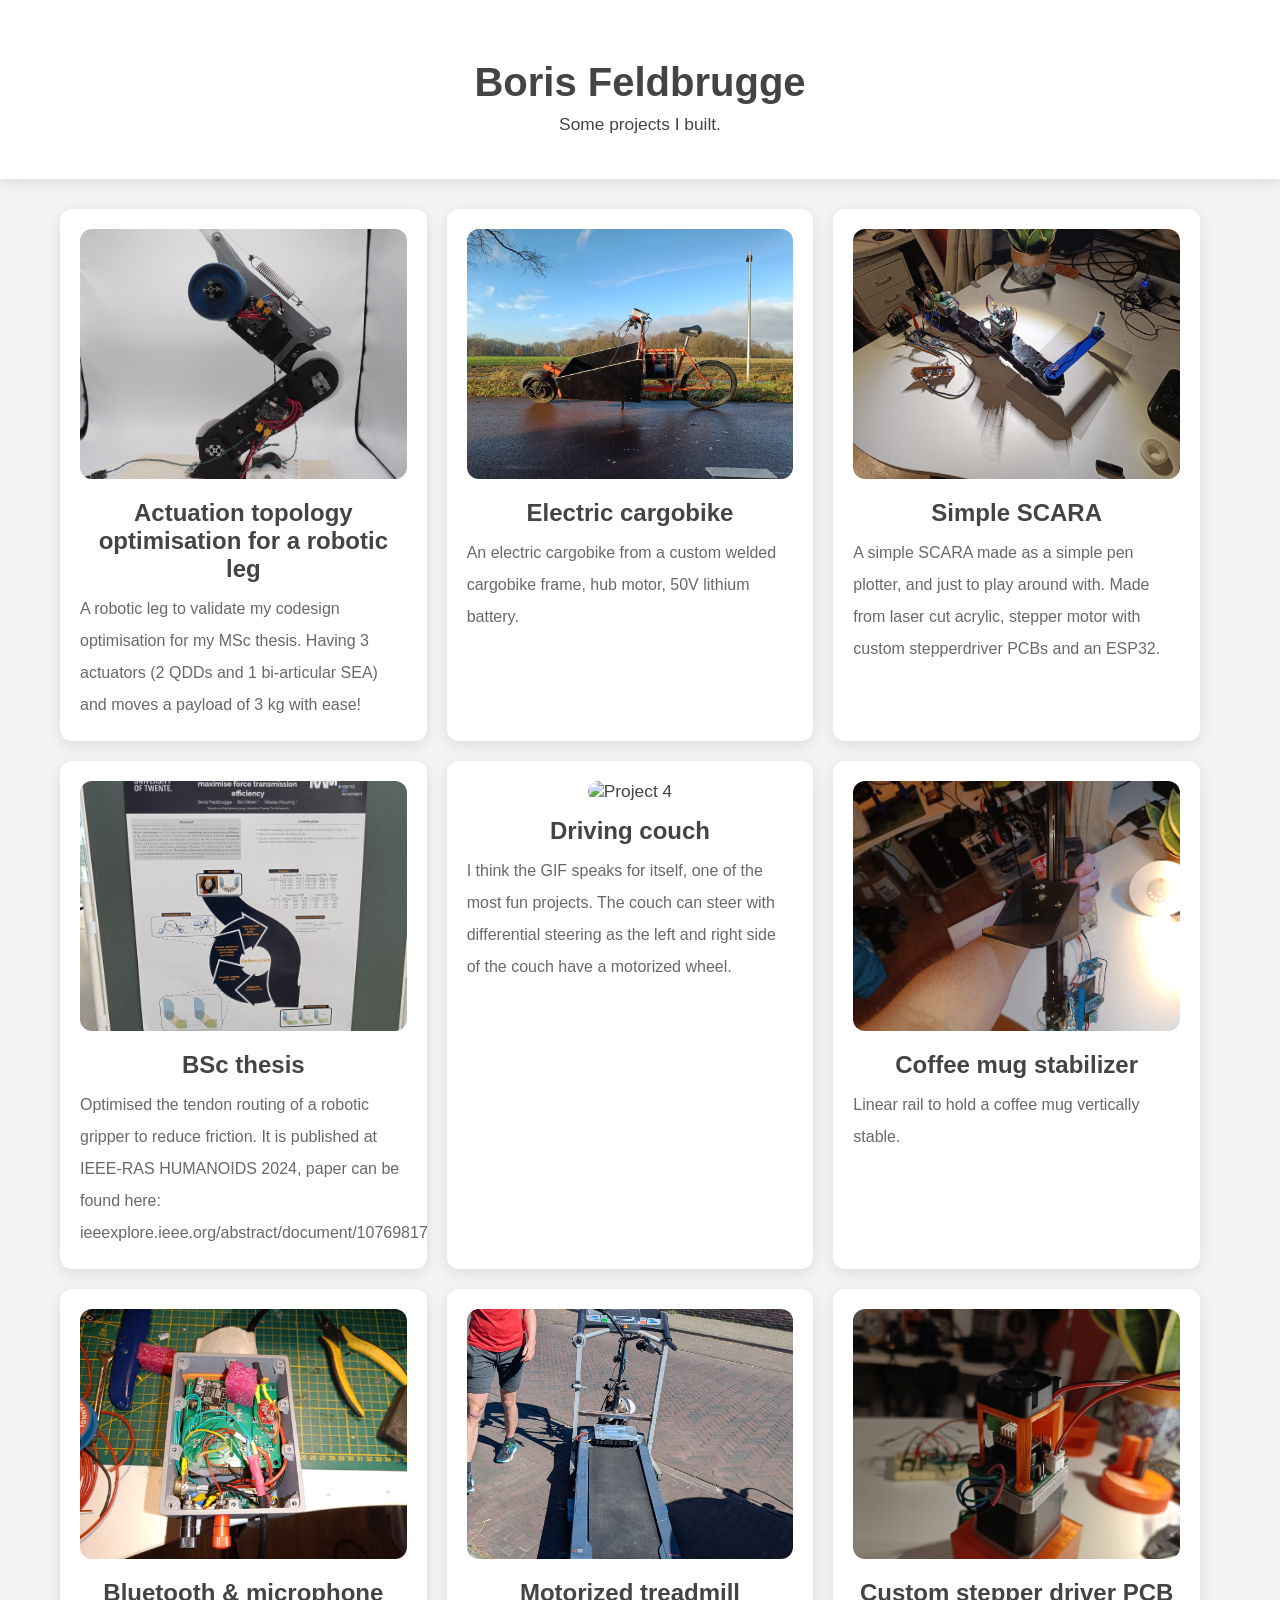
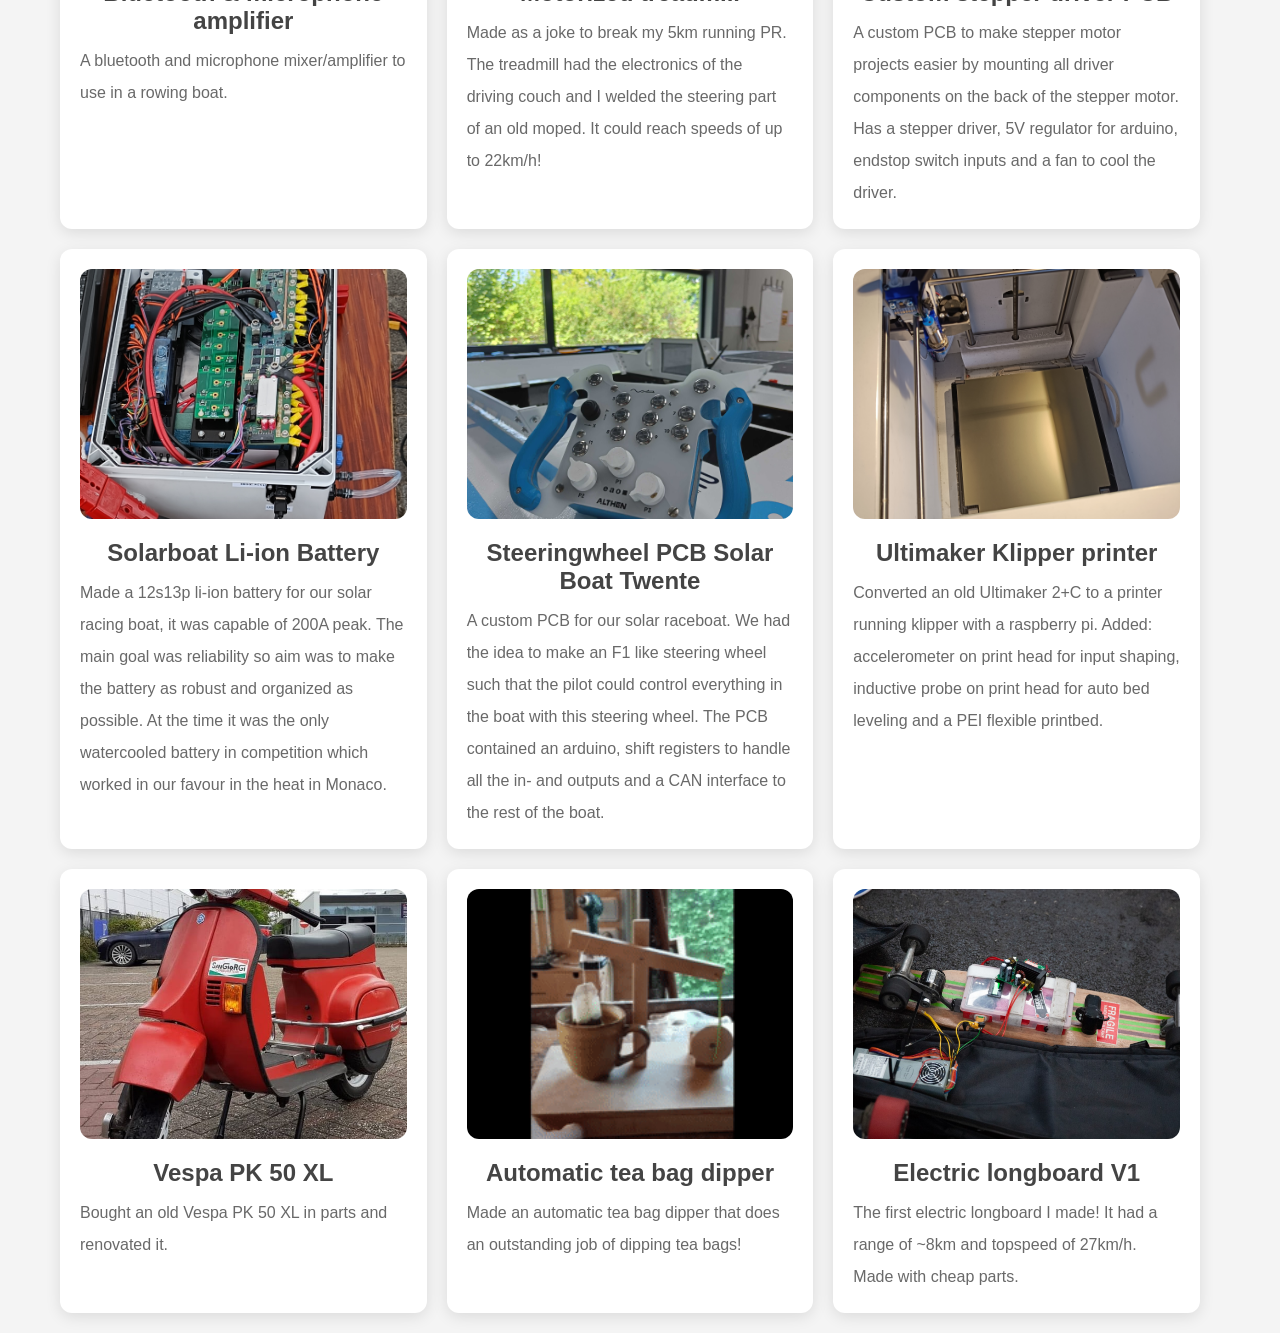
==== index.html @ 90f5b9ee "Changed robotic leg title" ====
<!-- index.html -->
 <!-- Boris Feldbrugge 2026 -->
<!DOCTYPE html>
<html>

<head>
    <meta name="viewport" content="width=device-width, initial-scale=1.0">
    <link rel="stylesheet" href="style.css">
    <title>Boris Feldbrugge - Portfolio</title>
</head>

<body>

    <div class="banner">
        <div class="banner-content">
            <h1 id="name">Boris Feldbrugge</h1>
            <p>Some projects I built.</p>
        </div>
    </div>

    <div class="portfolio-container">
        <div class="portfolio-grid">

            <div class="item">
                <!-- <a href="#"> -->
                <img src="images/Codesign_thesis/P5040586.JPG" alt="Project 0">
                <!-- </a> -->
                <!-- <a href="#"> -->
                <h3>Actuation topology optimisation for a robotic leg </h3>
                <!-- </a> -->
                <p> A robotic leg to validate my codesign optimisation for my MSc thesis. Having 3 actuators (2 QDDs and 1 bi-articular SEA) and moves a payload of 3 kg with ease!</p>
            </div>

            <div class="item">
                <a href="Cargobike.html">
                    <img src="images/Bakfiets/Sideview.jpeg" alt="Project 1">
                </a>
                <a href="Cargobike.html">
                    <h3>Electric cargobike</h3>
                </a>
                <p>An electric cargobike from a custom welded cargobike frame, hub motor, 50V lithium battery.</p>
            </div>


            <div class="item">
                <!-- <a href="#"> -->
                <img src="images/Acrylic_robotarm/SCARA.jpeg" alt="Project 2">
                <!-- </a> -->
                <!-- <a href="#"> -->
                <h3>Simple SCARA</h3>
                <!-- </a> -->
                <p> A simple SCARA made as a simple pen plotter, and just to play around with. Made from laser cut acrylic, stepper motor with custom stepperdriver PCBs and an ESP32.</p>
            </div>

            <div class="item">
                <!-- <a href="#"> -->
                <img src="images/bsc_thesis/Bsc_conference_poster.jpg" alt="Project 3">
                <!-- </a> -->
                <!-- <a href="#"> -->
                <h3>BSc thesis</h3>
                <!-- </a> -->
                <p> Optimised the tendon routing of a robotic gripper to reduce friction. It is published at IEEE-RAS HUMANOIDS 2024, paper can be found here: ieeexplore.ieee.org/abstract/document/10769817</p>
            </div>

            <div class="item">
                <!-- <a href="#"> -->
                <img src="images/Rijdende_bank/Rijdende_bank_lang.gif" alt="Project 4">
                <!-- </a> -->
                <!-- <a href="#"> -->
                <h3>Driving couch</h3>
                <!-- </a> -->
                <p> I think the GIF speaks for itself, one of the most fun projects. The couch can steer with differential steering as the left and right side of the couch have a motorized wheel.</p>
            </div>

            <div class="item">
                <!-- <a href="#"> -->
                    <img src="images/Koffiemok_rail/IMG20250529225142.jpg" alt="Project 3">
                <!-- </a> -->
                <!-- <a href="#"> -->
                    <h3>Coffee mug stabilizer</h3>
                <!-- </a> -->
                <p>Linear rail to hold a coffee mug vertically stable.</p>
            </div>

            <div class="item">
                <!-- <a href="#"> -->
                    <img src="images/Bluetooth_coxbox/IMG20250531221737.jpg" alt="Project 4">
                <!-- </a> -->
                <!-- <a href="#"> -->
                    <h3>Bluetooth & microphone amplifier</h3>
                <!-- </a> -->
                <p>A bluetooth and microphone mixer/amplifier to use in a rowing boat. </p>
            </div>

            <div class="item">
                <!-- <a href="#"> -->
                    <img src="images/Rijdende_hardloopband/PXL_20250407_130407211.jpg" alt="Project 5">
                <!-- </a> -->
                <!-- <a href="#"> -->
                    <h3>Motorized treadmill</h3>
                <!-- </a> -->
                <p>Made as a joke to break my 5km running PR. The treadmill had the electronics of the driving couch and I welded the steering part of an old moped. It could reach speeds of up to 22km/h! </p>
            </div>

            <div class="item">
                <!-- <a href="#"> -->
                    <img src="images/Stepperdriver_simple/AssembledwithFan.jpg" alt="Project 6">
                <!-- </a> -->
                <!-- <a href="#"> -->
                    <h3>Custom stepper driver PCB</h3>
                <!-- </a> -->
                <p>A custom PCB to make stepper motor projects easier by mounting all driver components on the back of the stepper motor. Has a stepper driver, 5V regulator for arduino, endstop switch inputs and a fan to cool the driver. </p>
            </div>

            <div class="item">
                <!-- <a href="#"> -->
                    <img src="images/SBT_BATTERY/Battery_open.png" alt="Project 6">
                <!-- </a> -->
                <!-- <a href="#"> -->
                    <h3>Solarboat Li-ion Battery</h3>
                <!-- </a> -->
                <p> Made a 12s13p li-ion battery for our solar racing boat, it was capable of 200A peak. The main goal was reliability so aim was to make the battery as robust and organized as possible. At the time it was the only watercooled battery in competition which worked in our favour in the heat in Monaco. </p>
            </div>

            <div class="item">
                <!-- <a href="#"> -->
                    <img src="images/SBT_Steeringwheel_PCB/IMG20220623121349.jpg" alt="Project 6">
                <!-- </a> -->
                <!-- <a href="#"> -->
                    <h3>Steeringwheel PCB Solar Boat Twente</h3>
                <!-- </a> -->
                <p>A custom PCB for our solar raceboat. We had the idea to make an F1 like steering wheel such that the pilot could control everything in the boat with this steering wheel. The PCB contained an arduino, shift registers to handle all the in- and outputs and a CAN interface to the rest of the boat.</p>
            </div>

            <div class="item">
                <!-- <a href="#"> -->
                    <img src="images/UM2_klipper/IMG20260208152428.jpg" alt="Project 6">
                <!-- </a> -->
                <!-- <a href="#"> -->
                    <h3>Ultimaker Klipper printer</h3>
                <!-- </a> -->
                <p>Converted an old Ultimaker 2+C to a printer running klipper with a raspberry pi. Added: accelerometer on print head for input shaping, inductive probe on print head for auto bed leveling and a PEI flexible printbed.</p>
            </div>

            <div class="item">
                <!-- <a href="#"> -->
                    <img src="images/Vespa/Vespa_finished.jpeg" alt="Project 7">
                <!-- </a> -->
                <!-- <a href="#"> -->
                    <h3>Vespa PK 50 XL</h3>
                <!-- </a> -->
                <p> Bought an old Vespa PK 50 XL in parts and renovated it.</p>
            </div>

            <div class="item">
                <!-- <a href="#"> -->
                    <img src="images/Theezakdipper/Theezakdipper.gif" alt="Project 8">
                <!-- </a> -->
                <!-- <a href="#"> -->
                    <h3>Automatic tea bag dipper</h3>
                <!-- </a> -->
                <p>Made an automatic tea bag dipper that does an outstanding job of dipping tea bags! </p>
            </div>

            <div class="item">
                <!-- <a href="#"> -->
                    <img src="images/Electric_longboard_v1/IMG_1135.jpg" alt="Project 9">
                <!-- </a> -->
                <!-- <a href="#"> -->
                    <h3>Electric longboard V1</h3>
                <!-- </a> -->
                <p>The first electric longboard I made! It had a range of ~8km and topspeed of 27km/h. Made with cheap parts.</p>
            </div>

        </div>
    </div>

</body>

</html>
---- style.css ----
/* style.css */
* {
    margin: 0;
    padding: 0;
    box-sizing: border-box;
}

p {
    line-height: 1.7em; 
}

.item p{
    line-height: 2em; 
}

body {
    font-family: "Open Sans", sans-serif;
    font-weight: 300;
    font-size: 13pt;
    background-color: #f4f4f4;
    padding: 0 20px 20px 20px;
    color: rgb(68, 68, 68);
}

/* Banner Section for both Index and Project */
.banner {
    background-color: white;
    padding: 40px 20px;
    text-align: center;
    box-shadow: 0 4px 15px rgba(0, 0, 0, 0.1);
    margin-bottom: 10px;
    width: 100vw;
    margin-left: calc(-50vw + 50%);
    margin-top: 0;
    position: static;
    top: 0;
    left: 0;
}

.banner-content {
    max-width: 1200px;
    margin: 0 auto;
    text-align: center;
    position: relative;
    padding-top: 20px;
}

.back-button {
    position: absolute;
    left: 10px;
    top: 0px;
    text-decoration: none;
    font-size: 1rem;
    color: rgb(68, 68, 68);
    font-weight: 300;
}

.banner h1 {
    font-size: 2rem;
    margin-bottom: 5px;
    font-weight: 800;
}

#name {
    font-size: 2.5rem;
}

/* Year Indication on Project Page */
.banner .year {
    font-size: 1rem;
    color: rgb(68, 68, 68);
    opacity: 0.6;
    margin-top: 5px;
}

/* Portfolio Grid Container (Index Page) */
.portfolio-container {
    max-width: 1200px;
    margin: 0 auto;
    padding: 0 20px;
    padding-top: 20px;


}

/* Portfolio Grid (Index Page) */
.portfolio-grid {
    display: flex;
    flex-wrap: wrap;
    gap: 20px;
    justify-items: start;
}

.item {
    background-color: white;
    padding: 20px;
    border-radius: 12px;
    box-shadow: 0 4px 15px rgba(0, 0, 0, 0.1);
    flex: 1 1 calc(33.333% - 20px);
    max-width: calc(33.333% - 20px); /* Prevents it from growing too large */
    min-width: 350px;
    text-align: center;
    transition: all 0.15s ease-in-out;
}


.item:hover {
    transform: translateY(-5px);
    box-shadow: 0 10px 25px rgba(0, 0, 0, 0.15);
}

.item img {
    width: 100%;
    border-radius: 12px;
    margin-bottom: 15px;

    object-fit: cover;
    height: 250px;
    /* Ensures images are cropped to the same height */
}

.item h3 {
    font-size: 1.5rem;
    margin-bottom: 10px;
    font-weight: 800;
    color: rgb(68, 68, 68);
}

.item p {
    text-align: start;
    font-size: 1rem;
    opacity: 0.8;
    font-weight: 300;
}

.item a {
    text-decoration: none;
    color: black;
}

/* Project Container */
.project-container {
    max-width: 1000px;
    margin: 20px auto;
    padding: 0 20px;
}

/* Project Content */
.project-content {
    display: flex;
    flex-wrap: wrap;
    gap: 20px;
    align-items: center;
}

.project-content h2{
    margin-bottom: 7px;
}

/* Text and Image Flex */
.project-content .text {
    flex: 1 1 50%;
    font-weight: 300;

}

.project-content .text.left {
    order: 1
}

.project-content .text.right {
    order: 2
}

.project-content .image {
    flex: 1 1 45%;
}

.project-content img {
    width: 100%;
    max-width: 500px;
    border-radius: 12px;
    box-shadow: 0 4px 15px rgba(0, 0, 0, 0.1);
    object-fit: contain;
    order: 2;
}

.project-content .left {
    order: 1
}

.project-content .right {
    order: 2
}

/* Responsive */
@media screen and (max-width: 768px) {
    .project-content {
        flex-direction: column;
    }

    .project-content .image {
        flex: 1 1 100%;
    }

    .project-content img {
        max-width: 100%;
    }

    .project-content .left {
        order: 3;
    }

    .project-content .right {
        order: 3;
    }

    .portfolio-grid {
        flex-direction: column;
        gap: 15px;
    }

    .item {
        flex: 1 1 100%;
        max-width: 100%;
    }

    body {
        font-family: "Open Sans", sans-serif;
        font-weight: 300;
        font-size: 13pt;
        background-color: #f4f4f4;
        padding: 0;
        color: rgb(68, 68, 68);
    }


}
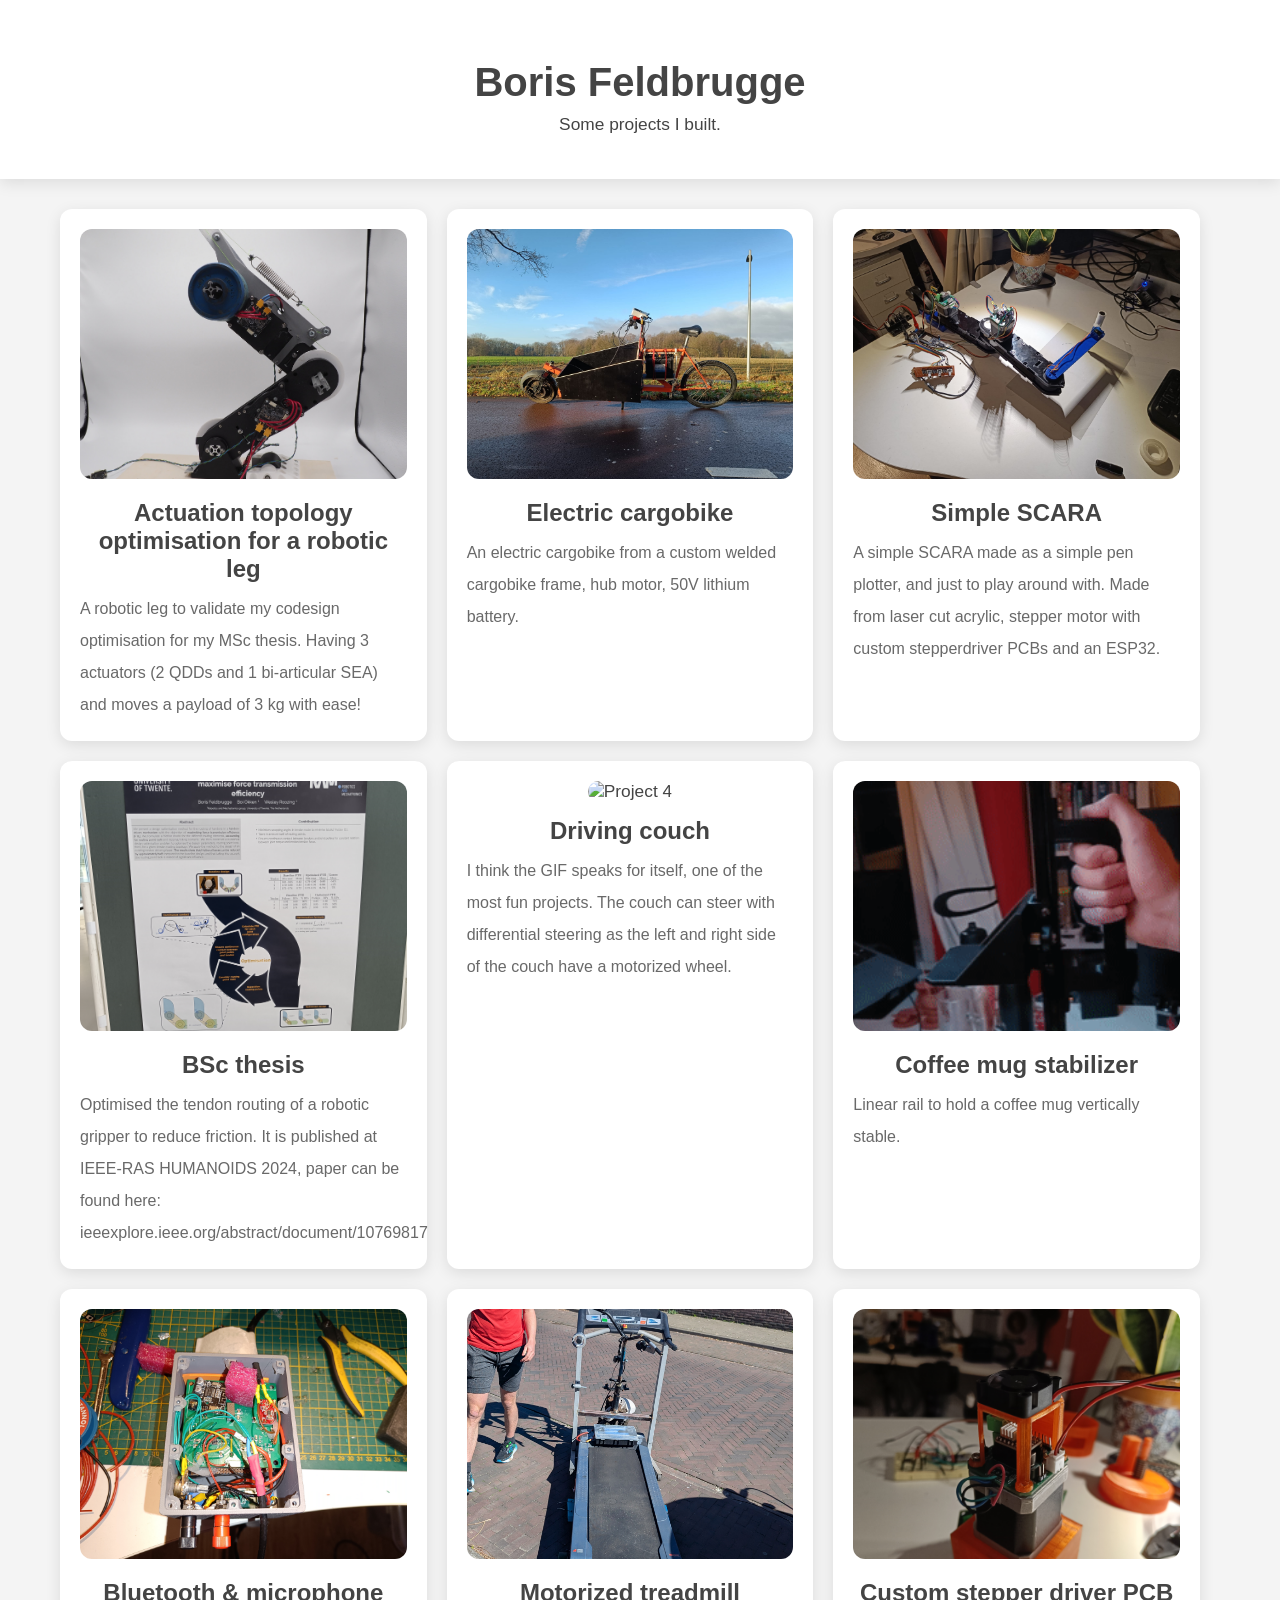
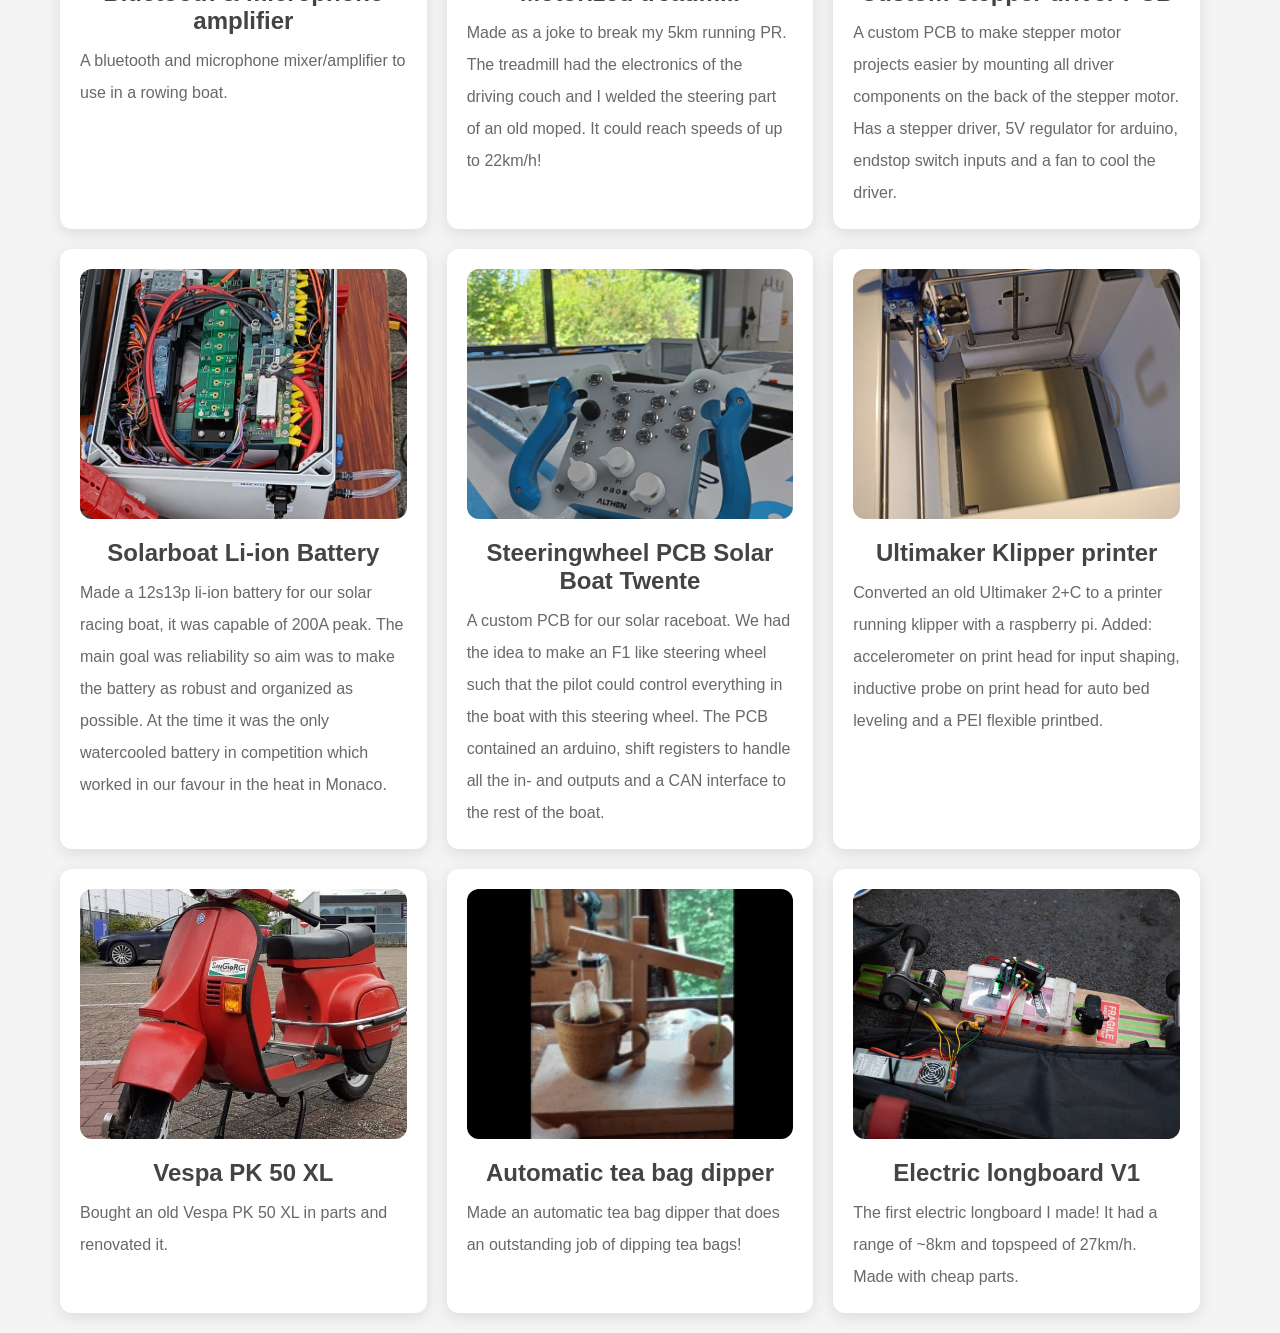
==== commit 8e37e0b4: "Added coffee stabilizer GIF" ====
--- a/index.html
+++ b/index.html
@@ -74,7 +74,7 @@
 
             <div class="item">
                 <!-- <a href="#"> -->
-                    <img src="images/Koffiemok_rail/IMG20250529225142.jpg" alt="Project 3">
+                    <img src="images/Koffiemok_rail/Coffee_stab_V1_2.gif" alt="Project 3">
                 <!-- </a> -->
                 <!-- <a href="#"> -->
                     <h3>Coffee mug stabilizer</h3>
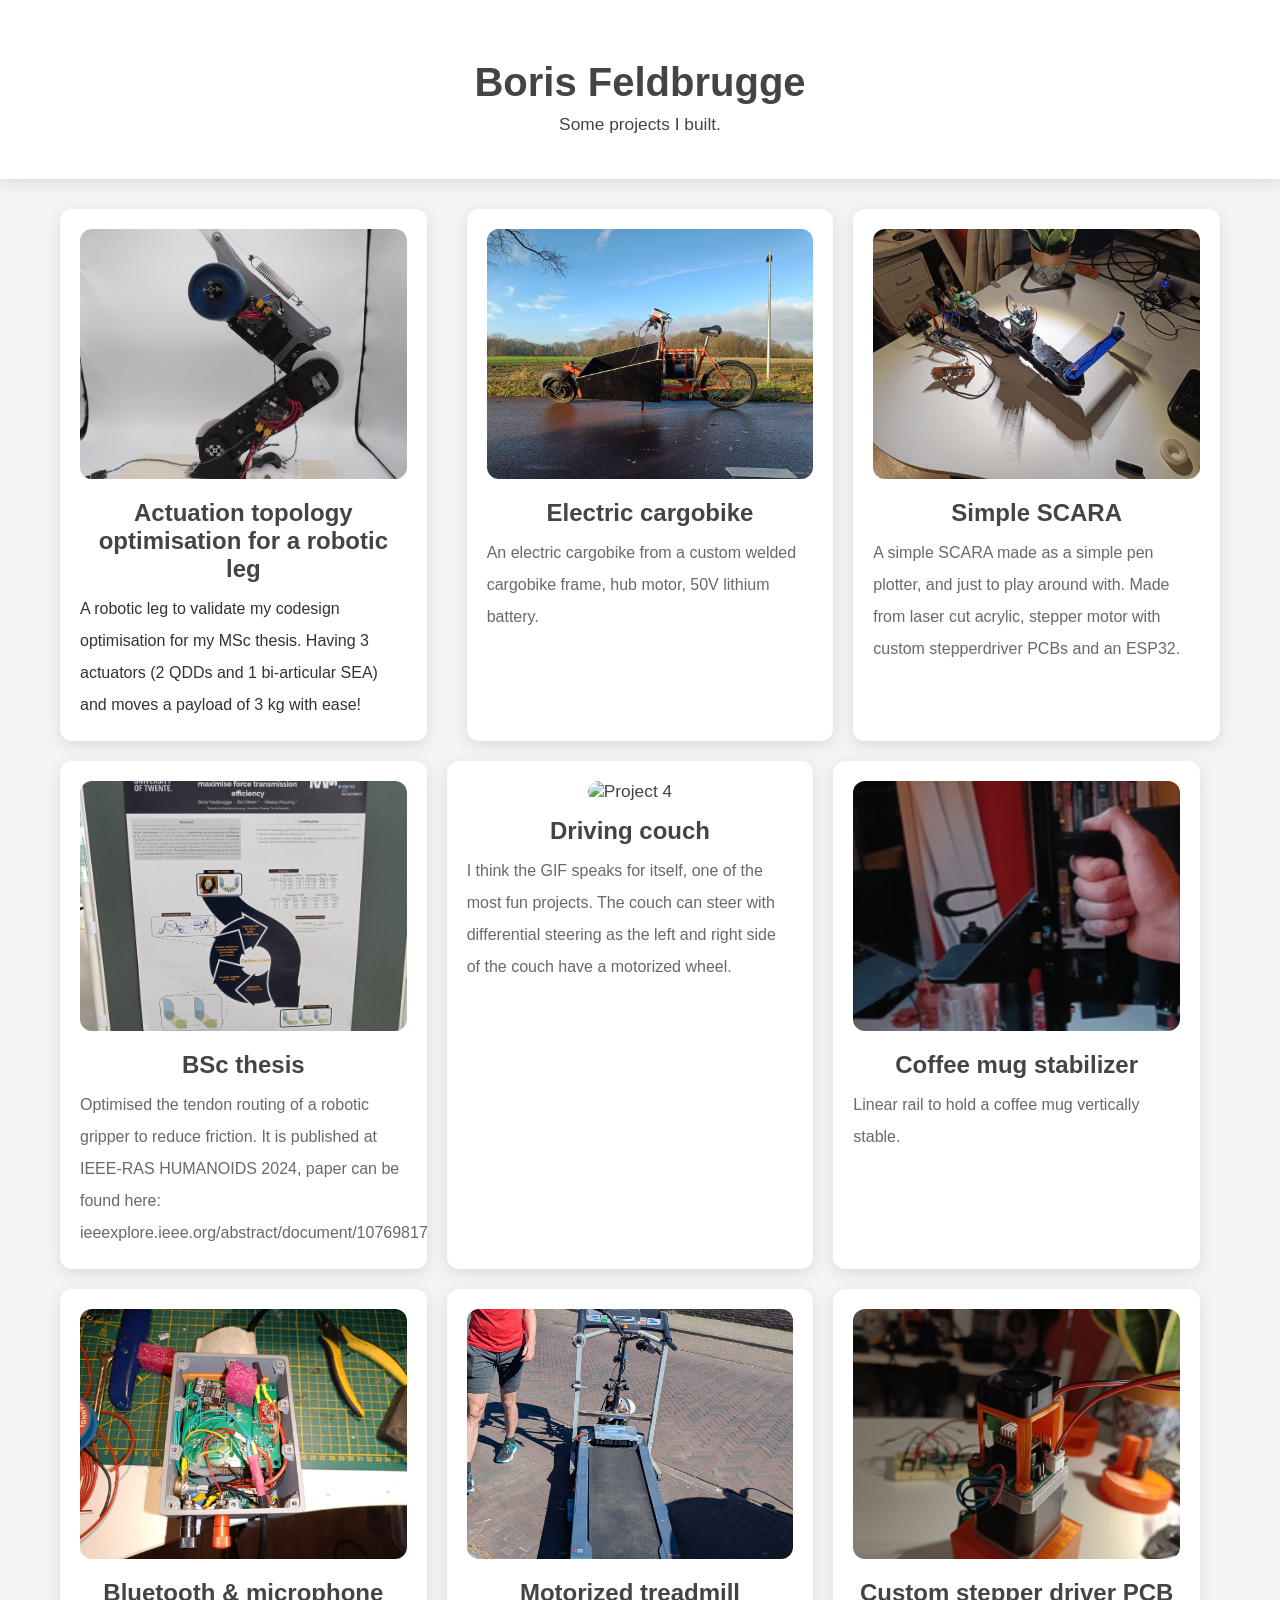
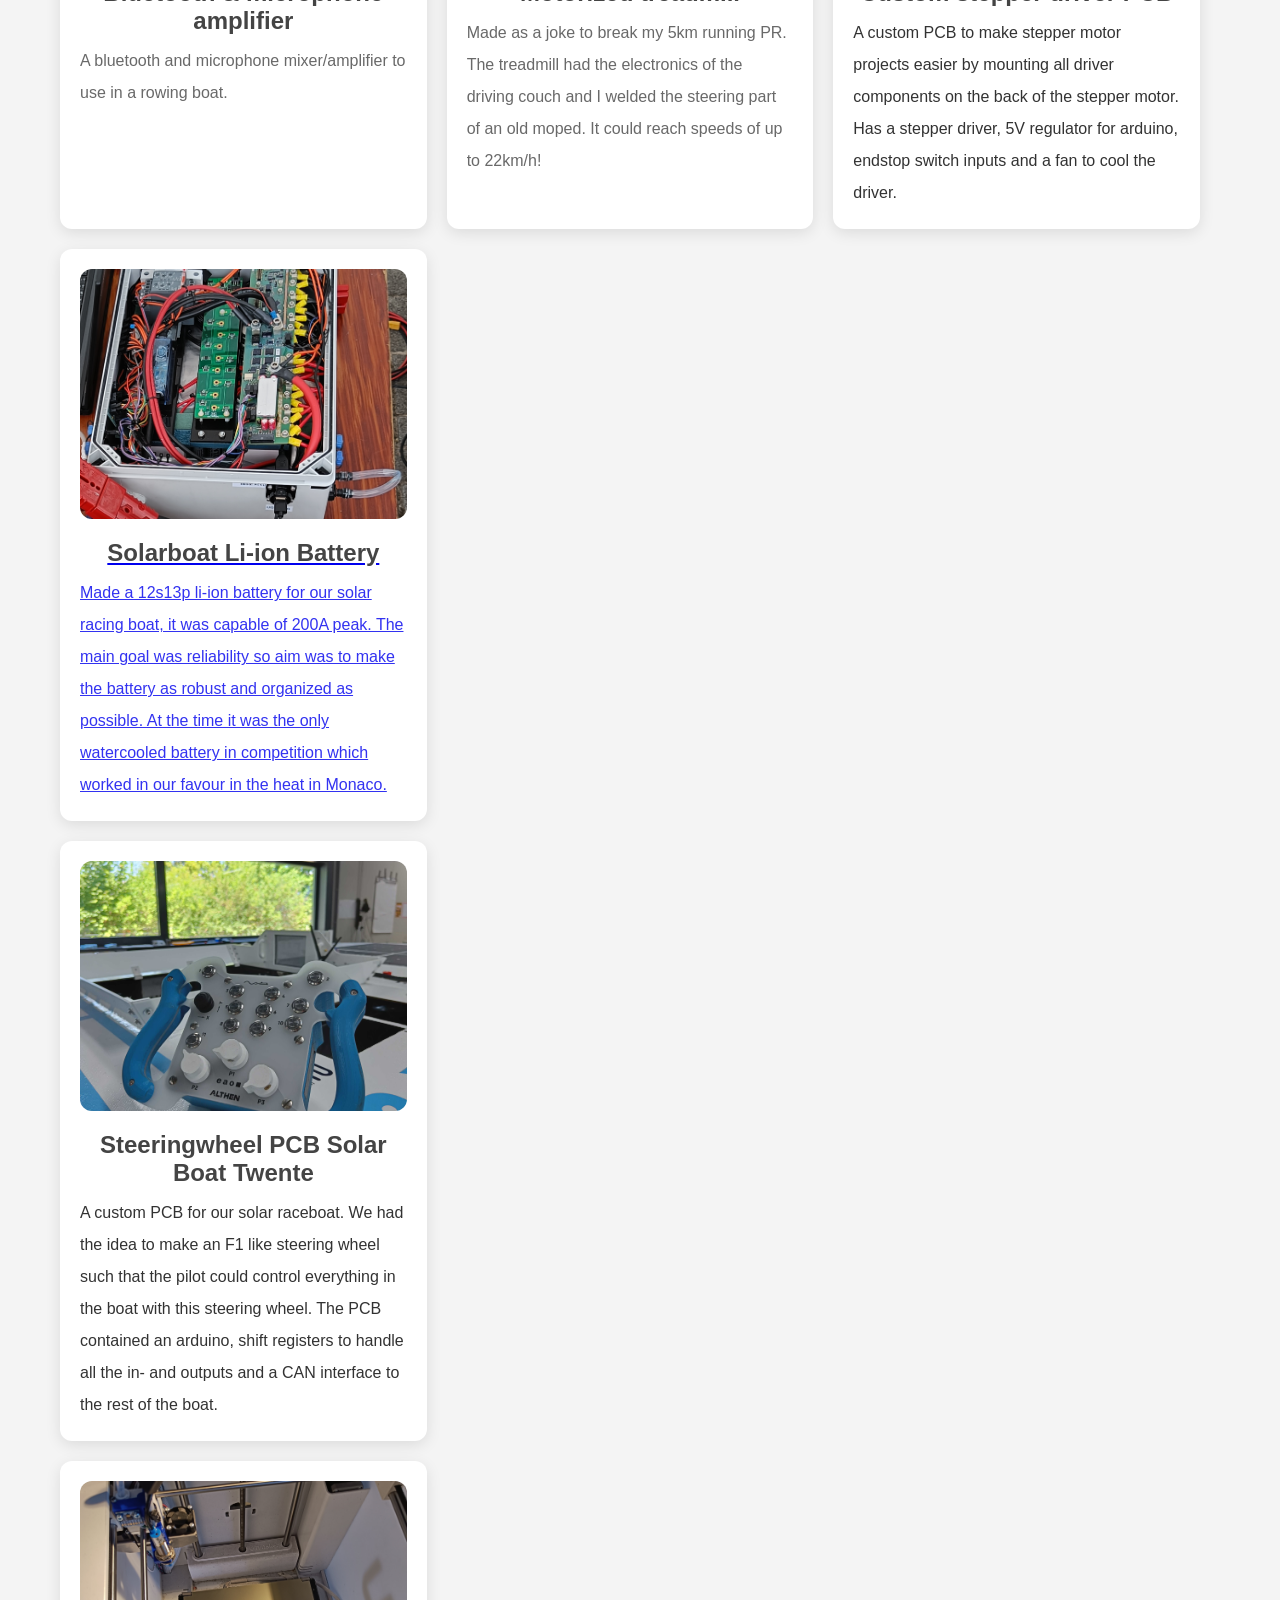
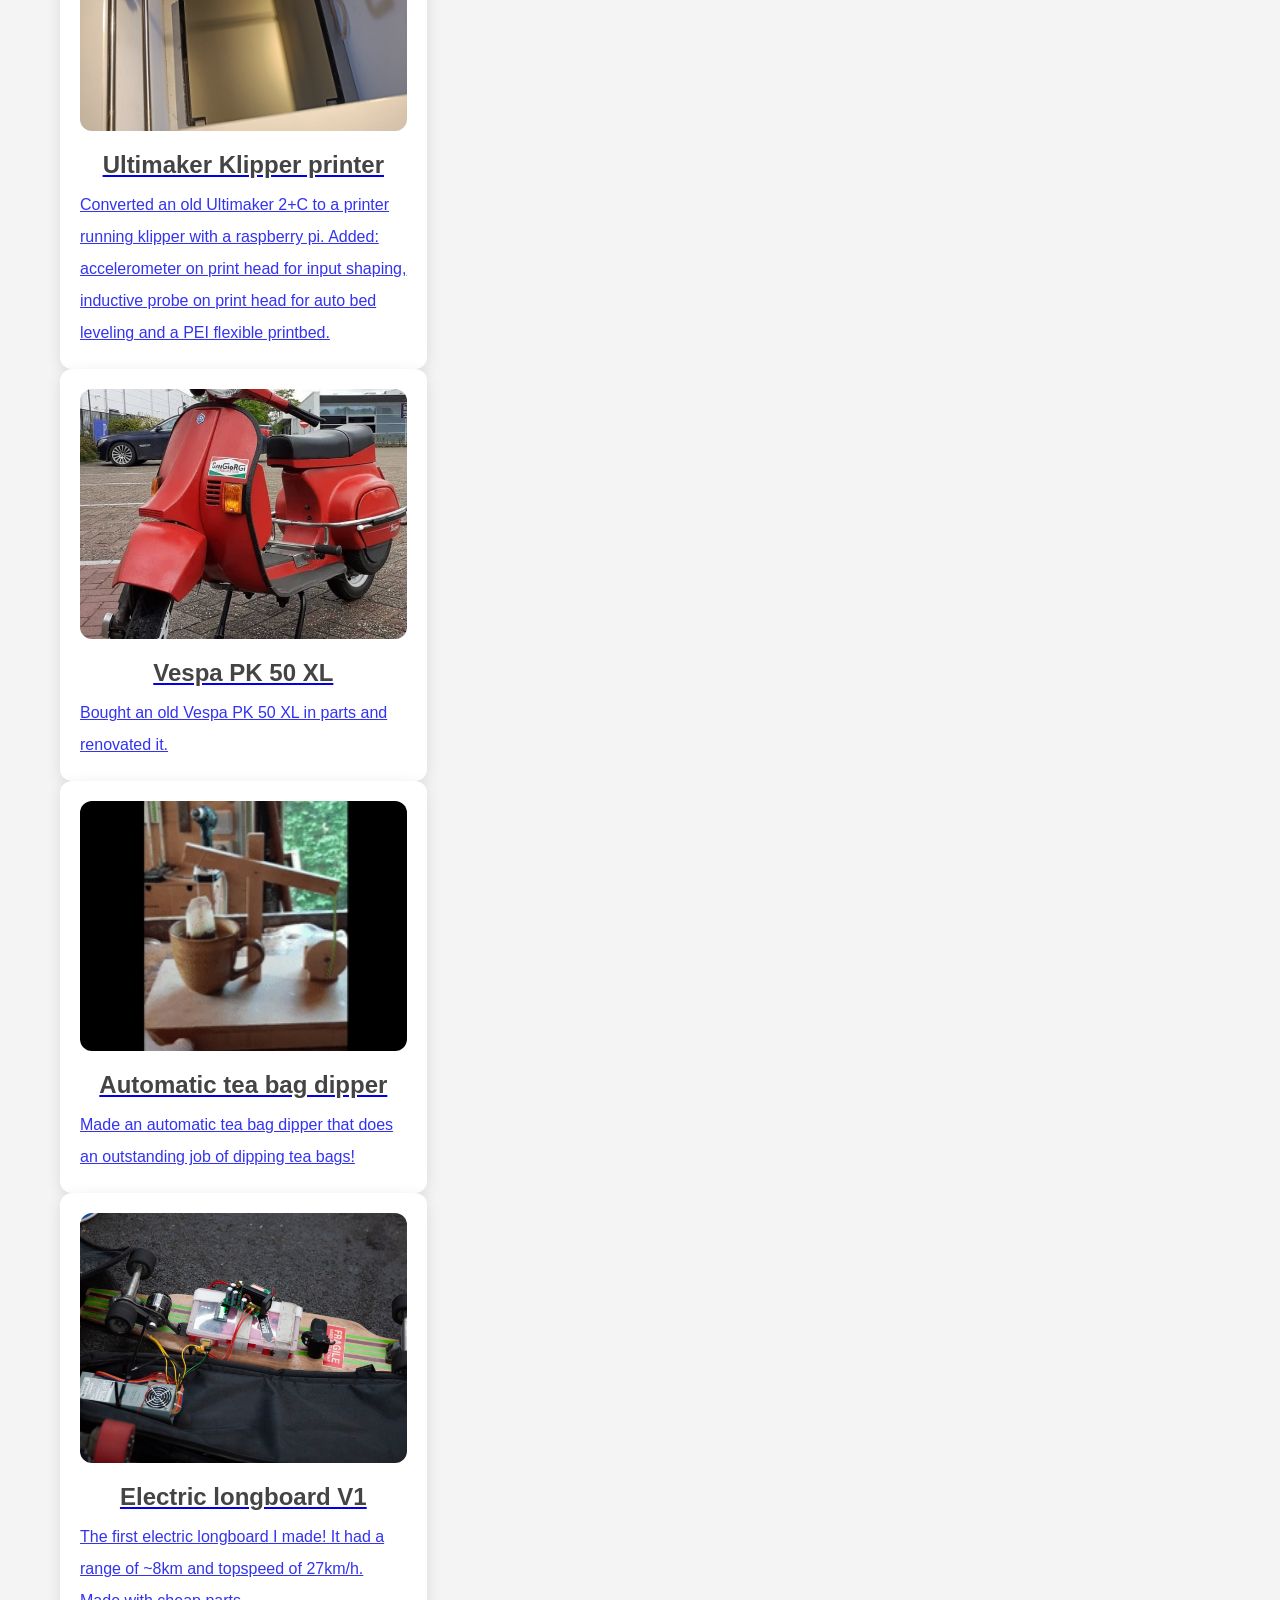
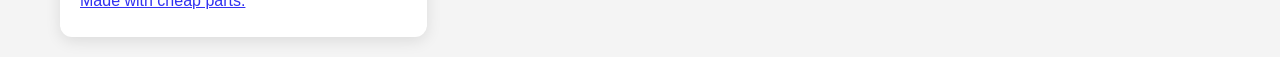
==== commit a52d8653: "Added project pages to codesign, simple stepper and steeringwheel projects" ====
--- a/index.html
+++ b/index.html
@@ -22,10 +22,10 @@
         <div class="portfolio-grid">
 
             <div class="item">
-                <!-- <a href="#"> -->
+                <a href="Actuation_codesign.html">
                 <img src="images/Codesign_thesis/P5040586.JPG" alt="Project 0">
                 <!-- </a> -->
-                <!-- <a href="#"> -->
+                <a href="Actuation_codesign.html">
                 <h3>Actuation topology optimisation for a robotic leg </h3>
                 <!-- </a> -->
                 <p> A robotic leg to validate my codesign optimisation for my MSc thesis. Having 3 actuators (2 QDDs and 1 bi-articular SEA) and moves a payload of 3 kg with ease!</p>
@@ -103,10 +103,10 @@
             </div>
 
             <div class="item">
-                <!-- <a href="#"> -->
+                <a href="SimpleStepper_PCB.html">
                     <img src="images/Stepperdriver_simple/AssembledwithFan.jpg" alt="Project 6">
                 <!-- </a> -->
-                <!-- <a href="#"> -->
+                <a href="SimpleStepper_PCB.html">
                     <h3>Custom stepper driver PCB</h3>
                 <!-- </a> -->
                 <p>A custom PCB to make stepper motor projects easier by mounting all driver components on the back of the stepper motor. Has a stepper driver, 5V regulator for arduino, endstop switch inputs and a fan to cool the driver. </p>
@@ -123,10 +123,10 @@
             </div>
 
             <div class="item">
-                <!-- <a href="#"> -->
+                <a href="Steeringwheel_SBT.html">
                     <img src="images/SBT_Steeringwheel_PCB/IMG20220623121349.jpg" alt="Project 6">
                 <!-- </a> -->
-                <!-- <a href="#"> -->
+                <a href="Steeringwheel_SBT.html">
                     <h3>Steeringwheel PCB Solar Boat Twente</h3>
                 <!-- </a> -->
                 <p>A custom PCB for our solar raceboat. We had the idea to make an F1 like steering wheel such that the pilot could control everything in the boat with this steering wheel. The PCB contained an arduino, shift registers to handle all the in- and outputs and a CAN interface to the rest of the boat.</p>
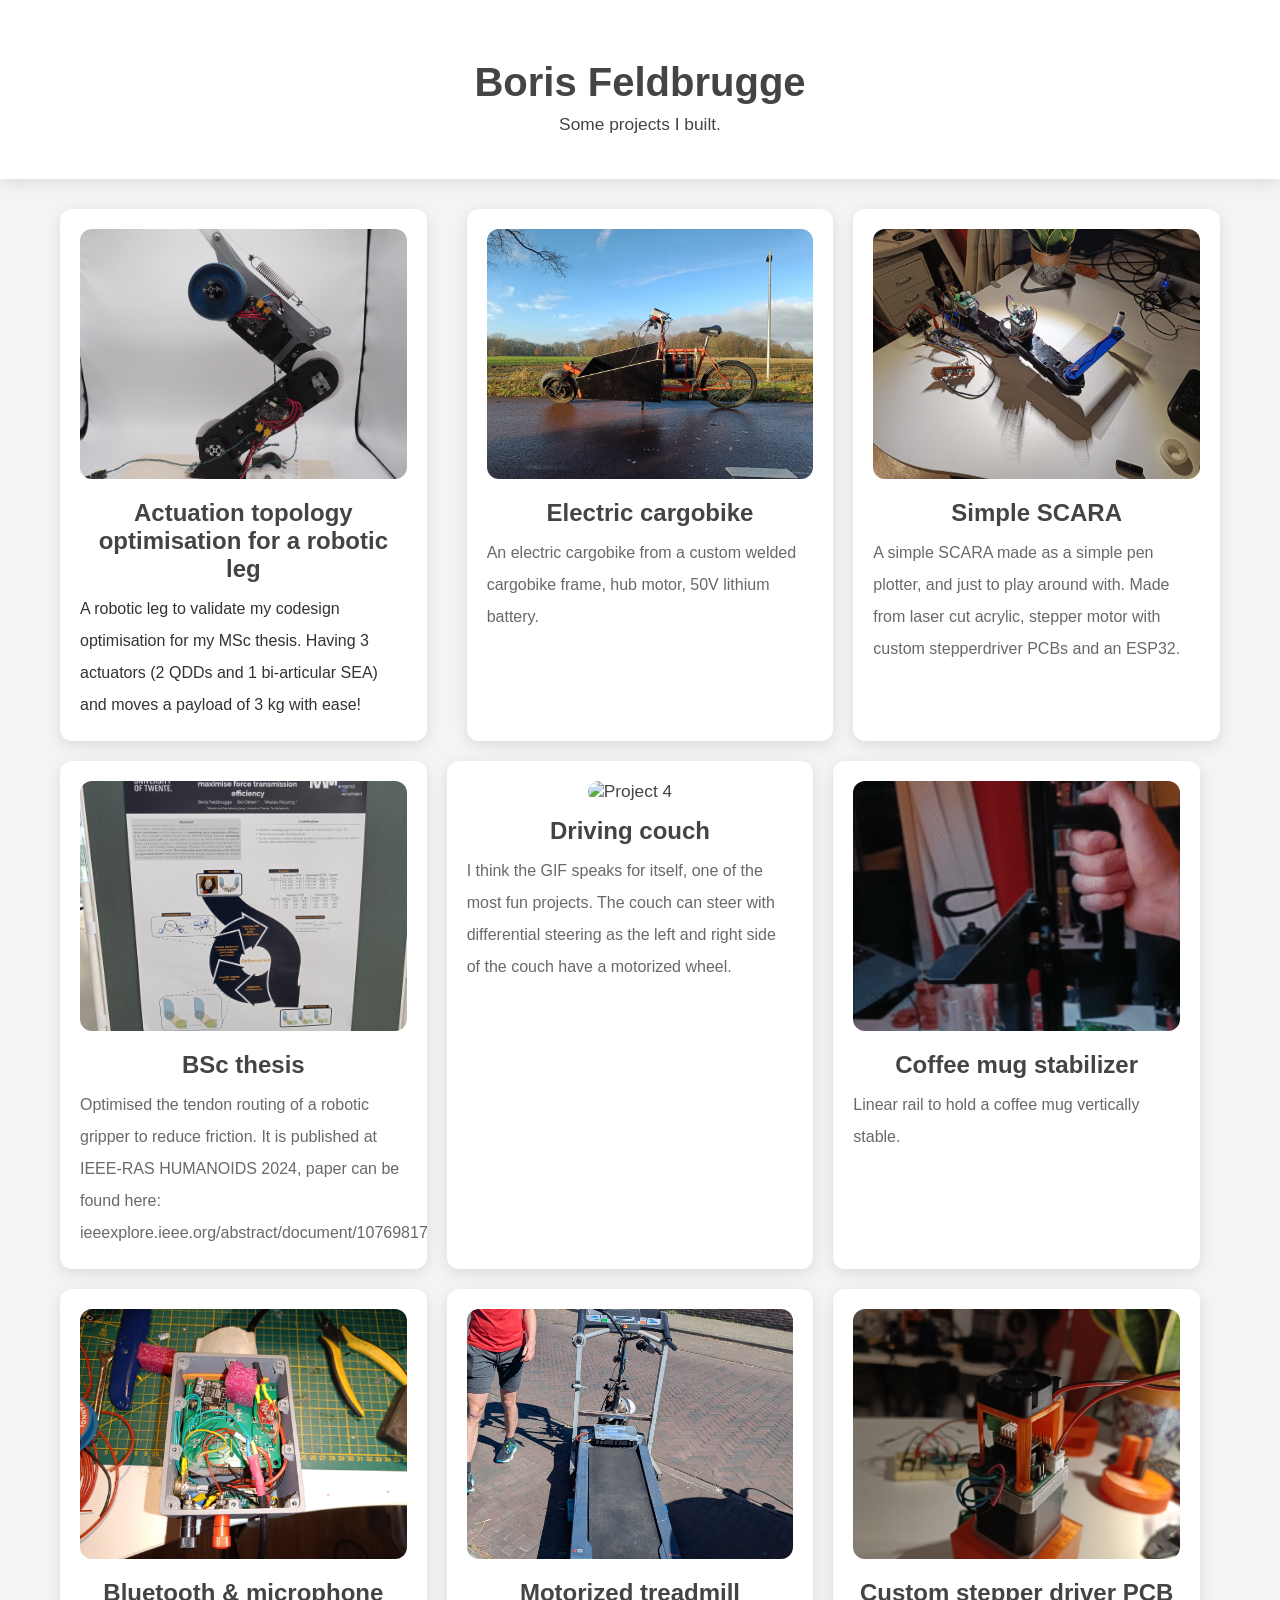
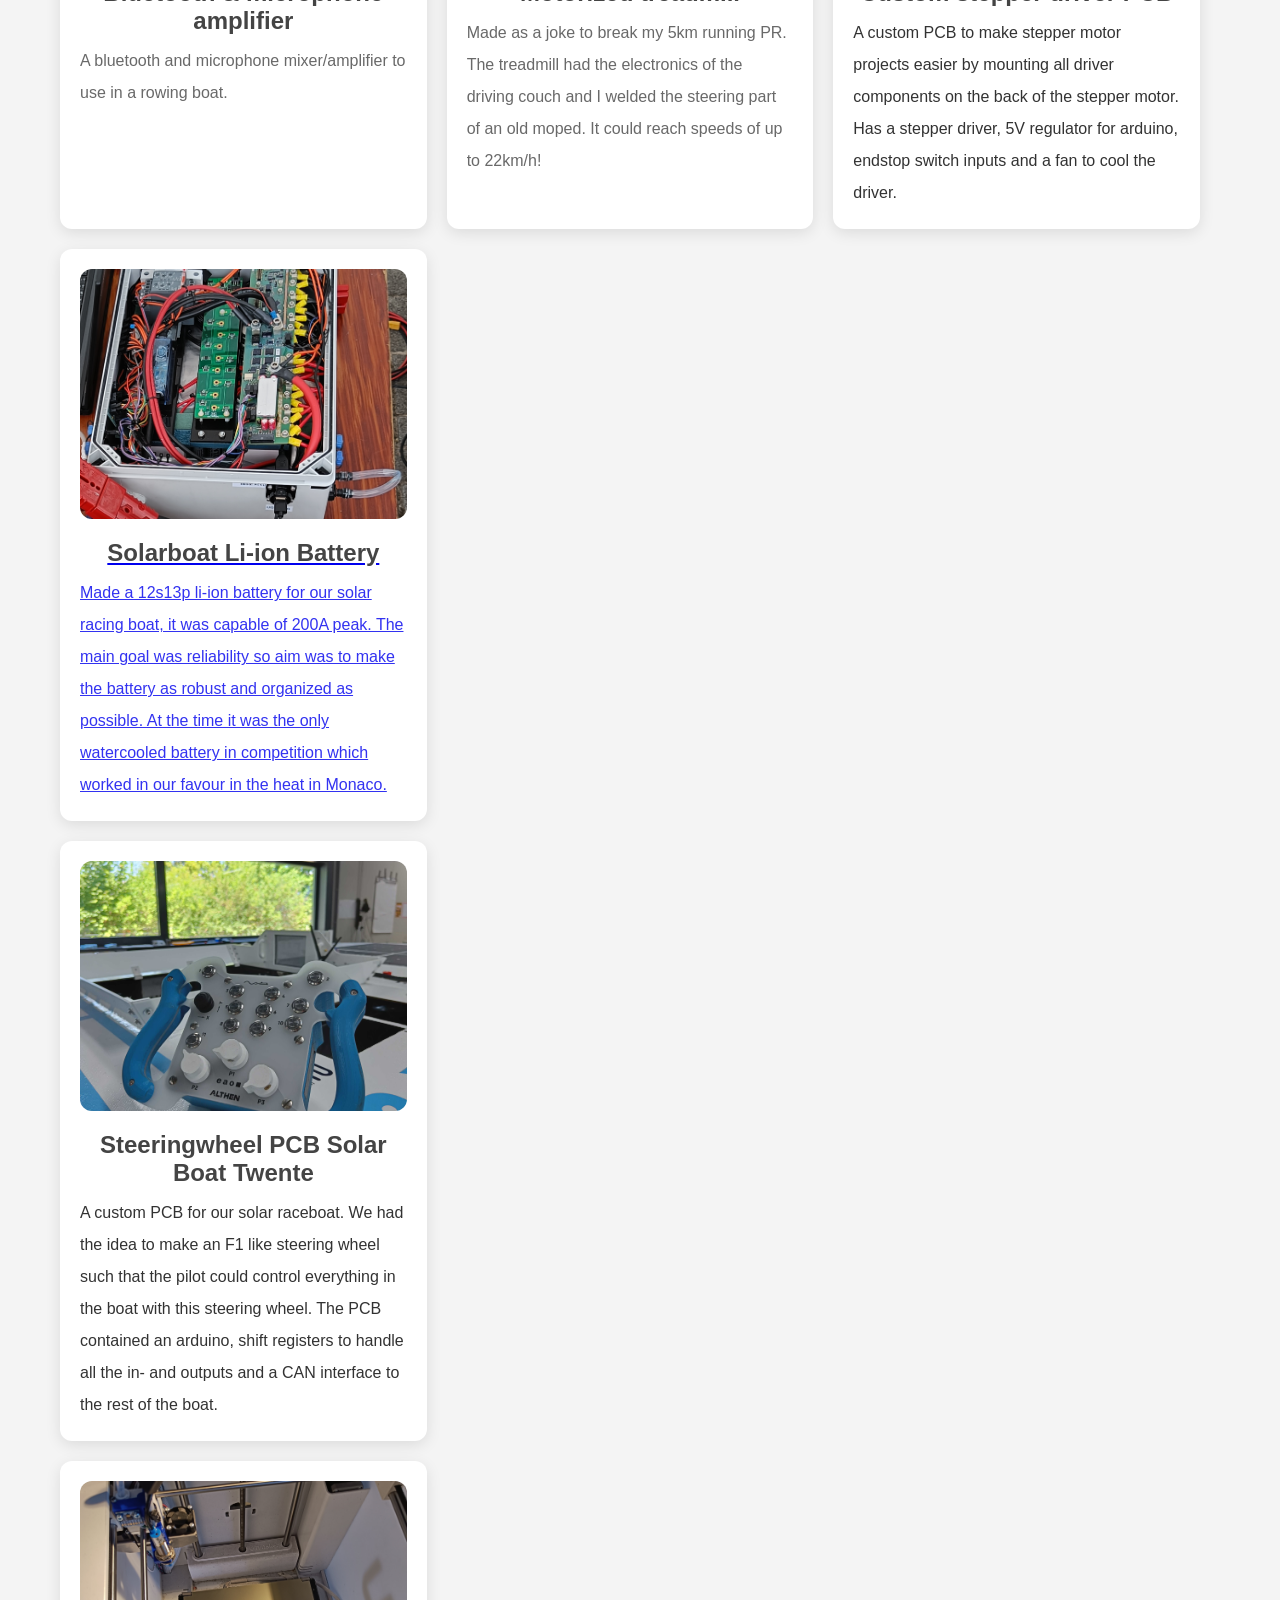
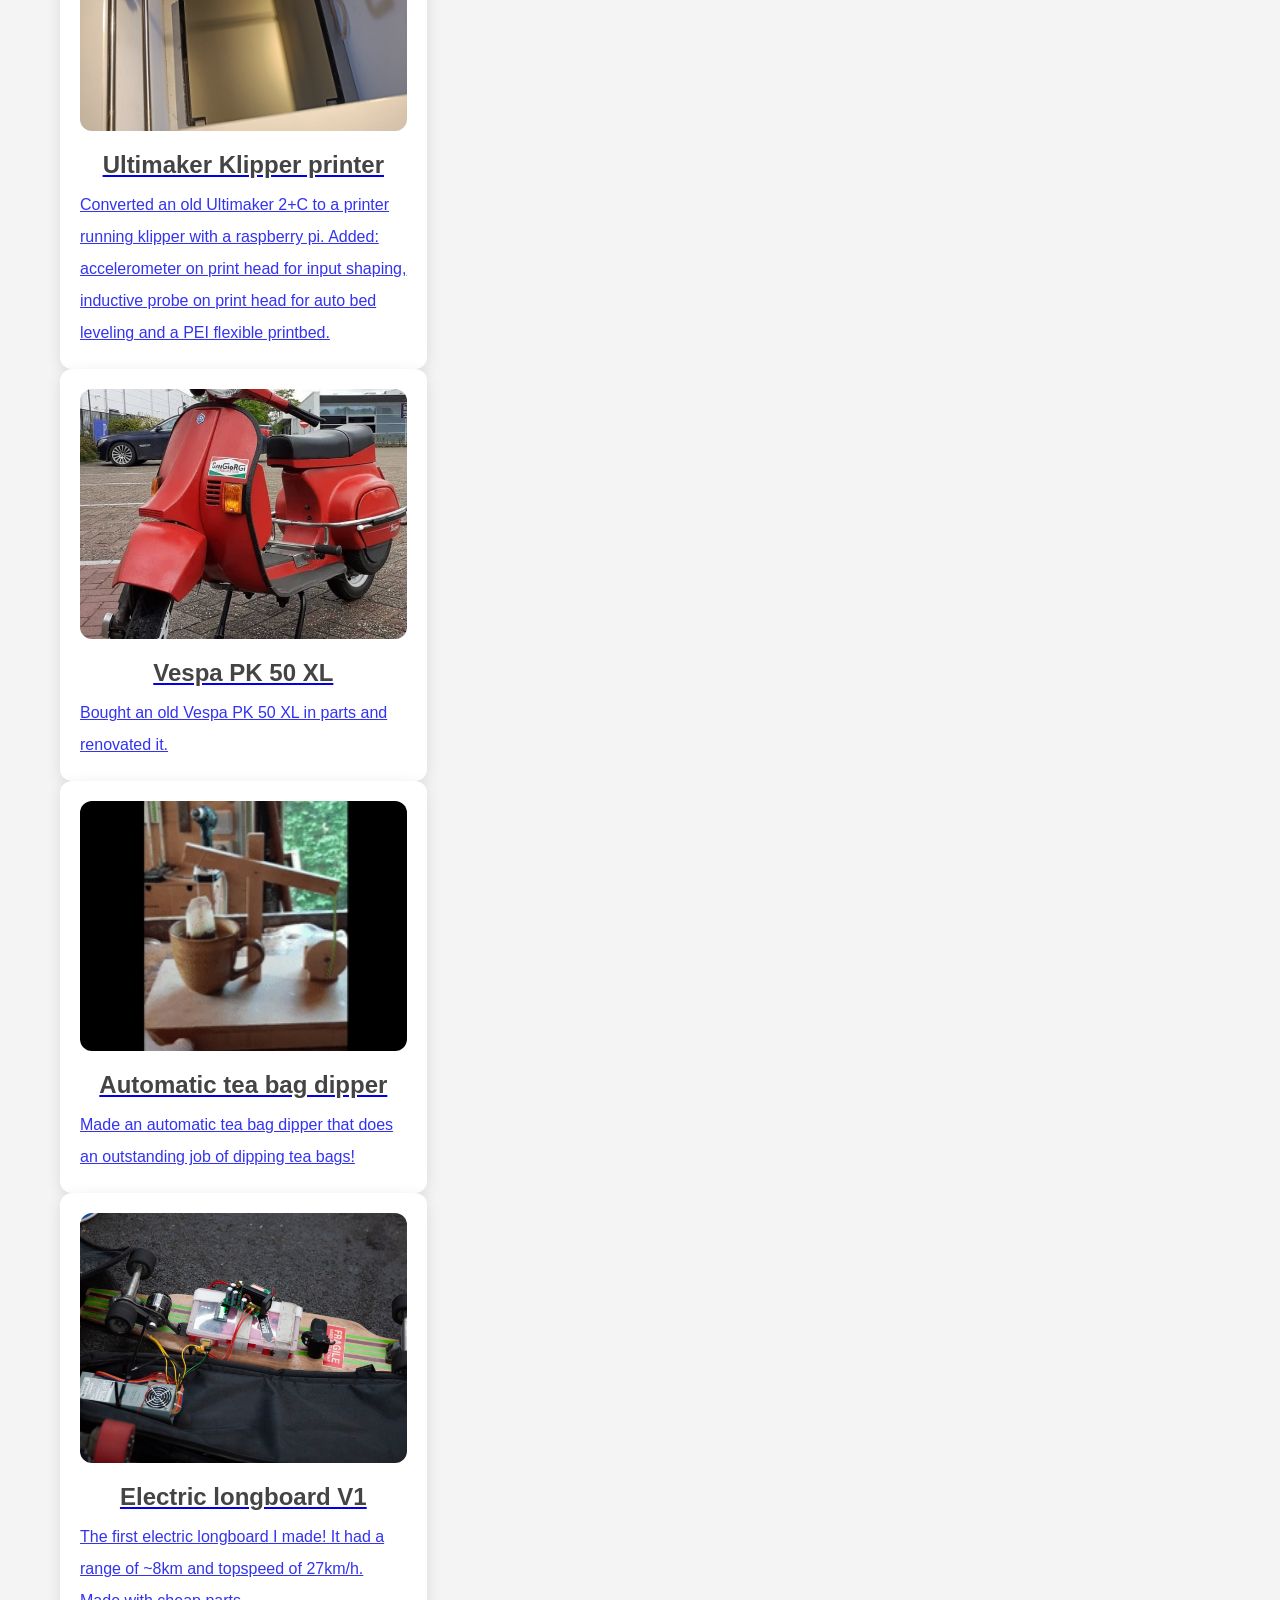
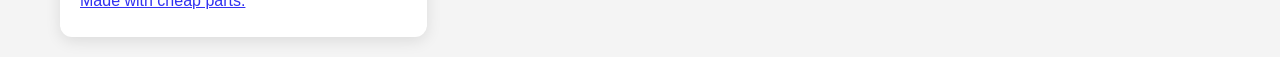
==== commit 49fb104c: "changed project numbring" ====
--- a/index.html
+++ b/index.html
@@ -114,7 +114,7 @@
 
             <div class="item">
                 <!-- <a href="#"> -->
-                    <img src="images/SBT_BATTERY/Battery_open.png" alt="Project 6">
+                    <img src="images/SBT_BATTERY/Battery_open.png" alt="Project 7">
                 <!-- </a> -->
                 <!-- <a href="#"> -->
                     <h3>Solarboat Li-ion Battery</h3>
@@ -124,7 +124,7 @@
 
             <div class="item">
                 <a href="Steeringwheel_SBT.html">
-                    <img src="images/SBT_Steeringwheel_PCB/IMG20220623121349.jpg" alt="Project 6">
+                    <img src="images/SBT_Steeringwheel_PCB/IMG20220623121349.jpg" alt="Project 8">
                 <!-- </a> -->
                 <a href="Steeringwheel_SBT.html">
                     <h3>Steeringwheel PCB Solar Boat Twente</h3>
@@ -134,7 +134,7 @@
 
             <div class="item">
                 <!-- <a href="#"> -->
-                    <img src="images/UM2_klipper/IMG20260208152428.jpg" alt="Project 6">
+                    <img src="images/UM2_klipper/IMG20260208152428.jpg" alt="Project 9">
                 <!-- </a> -->
                 <!-- <a href="#"> -->
                     <h3>Ultimaker Klipper printer</h3>
@@ -144,7 +144,7 @@
 
             <div class="item">
                 <!-- <a href="#"> -->
-                    <img src="images/Vespa/Vespa_finished.jpeg" alt="Project 7">
+                    <img src="images/Vespa/Vespa_finished.jpeg" alt="Project 10">
                 <!-- </a> -->
                 <!-- <a href="#"> -->
                     <h3>Vespa PK 50 XL</h3>
@@ -154,7 +154,7 @@
 
             <div class="item">
                 <!-- <a href="#"> -->
-                    <img src="images/Theezakdipper/Theezakdipper.gif" alt="Project 8">
+                    <img src="images/Theezakdipper/Theezakdipper.gif" alt="Project 11">
                 <!-- </a> -->
                 <!-- <a href="#"> -->
                     <h3>Automatic tea bag dipper</h3>
@@ -164,7 +164,7 @@
 
             <div class="item">
                 <!-- <a href="#"> -->
-                    <img src="images/Electric_longboard_v1/IMG_1135.jpg" alt="Project 9">
+                    <img src="images/Electric_longboard_v1/IMG_1135.jpg" alt="Project 12">
                 <!-- </a> -->
                 <!-- <a href="#"> -->
                     <h3>Electric longboard V1</h3>
--- a/style.css
+++ b/style.css
@@ -172,6 +172,15 @@
     order: 2
 }
 
+.project-content .text.center {
+    flex: none;
+    width: 600px;
+    margin-left: auto;
+    margin-right: auto;
+    text-align: center;
+}
+
+
 .project-content .image {
     flex: 1 1 45%;
 }
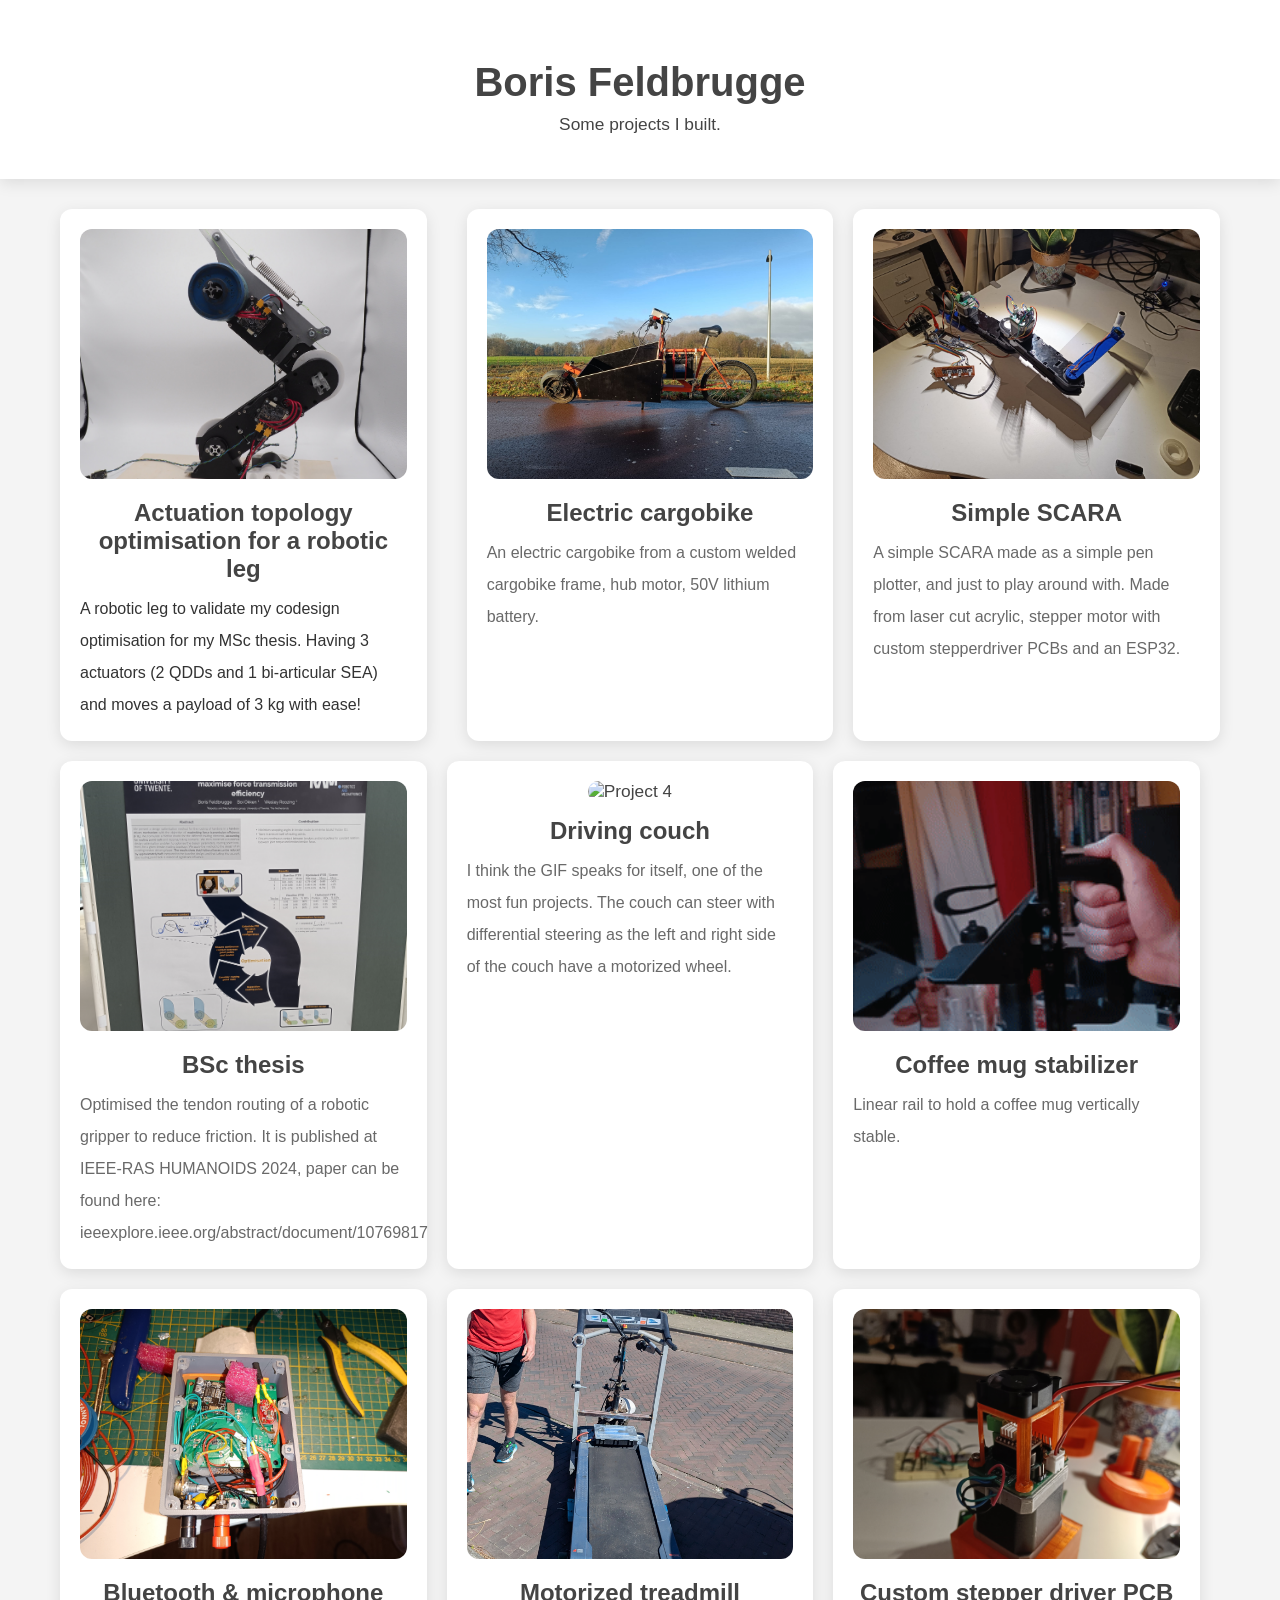
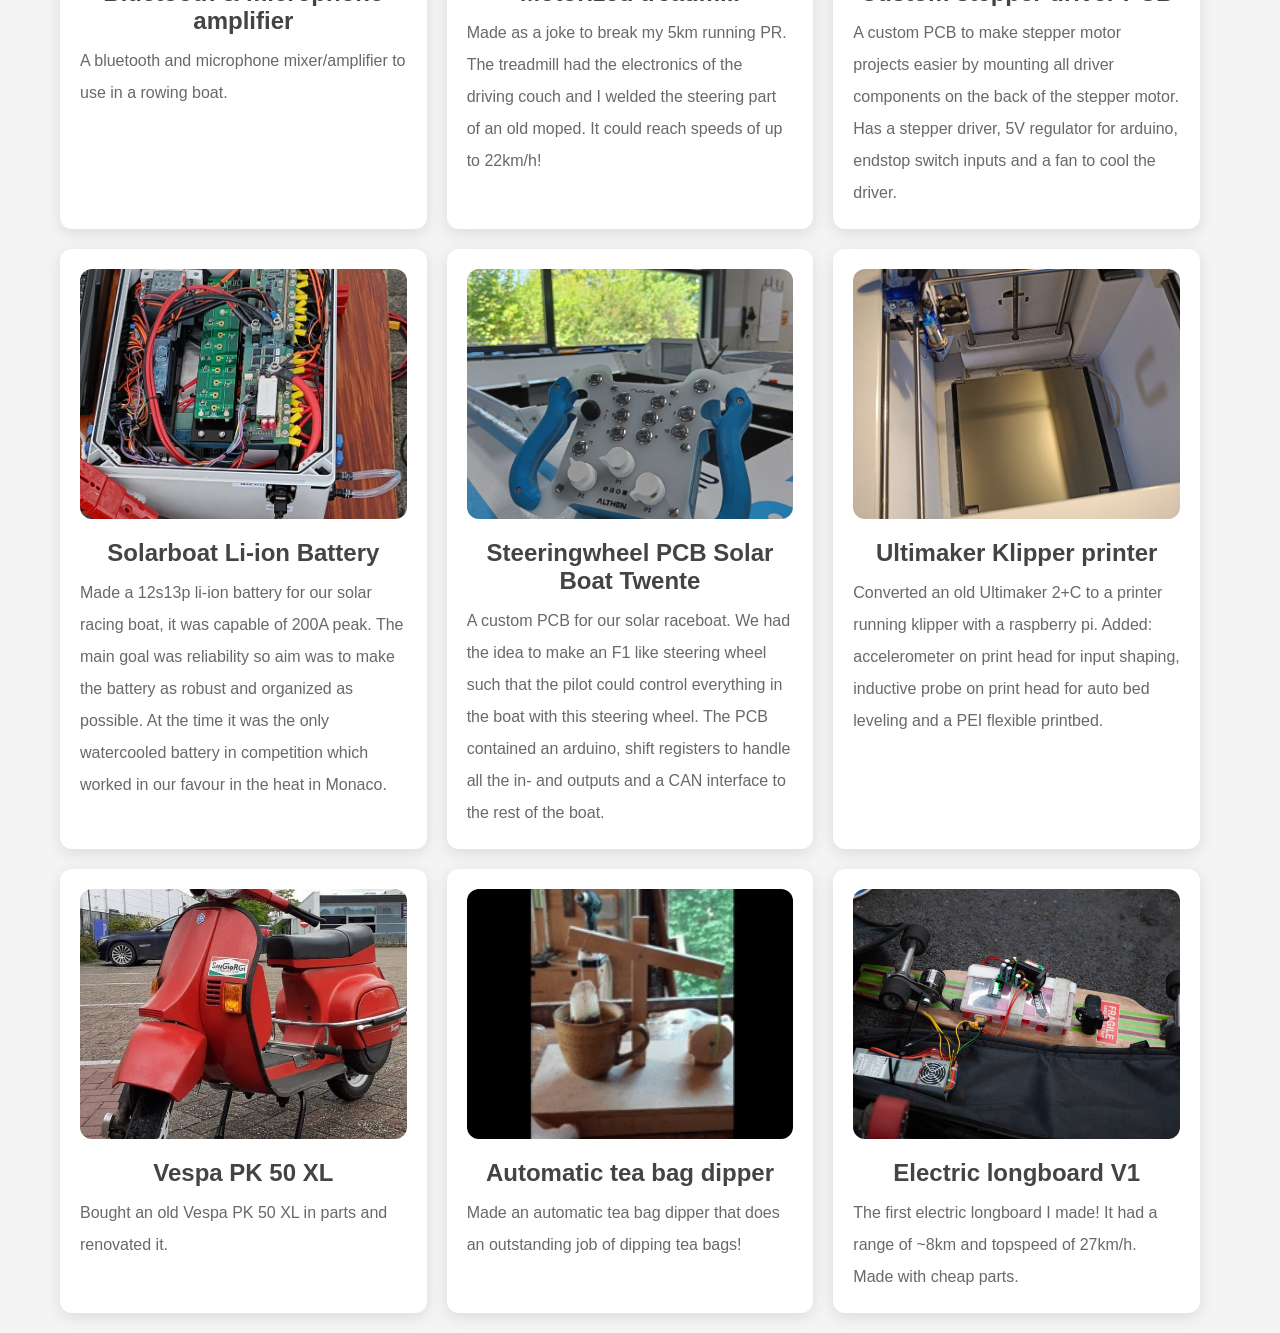
==== commit 140b1cbf: "Fixed index page and updated Cargobike page" ====
--- a/index.html
+++ b/index.html
@@ -104,13 +104,15 @@
 
             <div class="item">
                 <a href="SimpleStepper_PCB.html">
-                    <img src="images/Stepperdriver_simple/AssembledwithFan.jpg" alt="Project 6">
-                <!-- </a> -->
+                <img src="images/Stepperdriver_simple/AssembledwithFan.jpg" alt="Project 6">
+                </a>
                 <a href="SimpleStepper_PCB.html">
-                    <h3>Custom stepper driver PCB</h3>
-                <!-- </a> -->
+                <h3>Custom stepper driver PCB</h3>
+                </a>
                 <p>A custom PCB to make stepper motor projects easier by mounting all driver components on the back of the stepper motor. Has a stepper driver, 5V regulator for arduino, endstop switch inputs and a fan to cool the driver. </p>
             </div>
+
+            
 
             <div class="item">
                 <!-- <a href="#"> -->
@@ -125,10 +127,10 @@
             <div class="item">
                 <a href="Steeringwheel_SBT.html">
                     <img src="images/SBT_Steeringwheel_PCB/IMG20220623121349.jpg" alt="Project 8">
-                <!-- </a> -->
+                </a>
                 <a href="Steeringwheel_SBT.html">
                     <h3>Steeringwheel PCB Solar Boat Twente</h3>
-                <!-- </a> -->
+                </a>
                 <p>A custom PCB for our solar raceboat. We had the idea to make an F1 like steering wheel such that the pilot could control everything in the boat with this steering wheel. The PCB contained an arduino, shift registers to handle all the in- and outputs and a CAN interface to the rest of the boat.</p>
             </div>
 
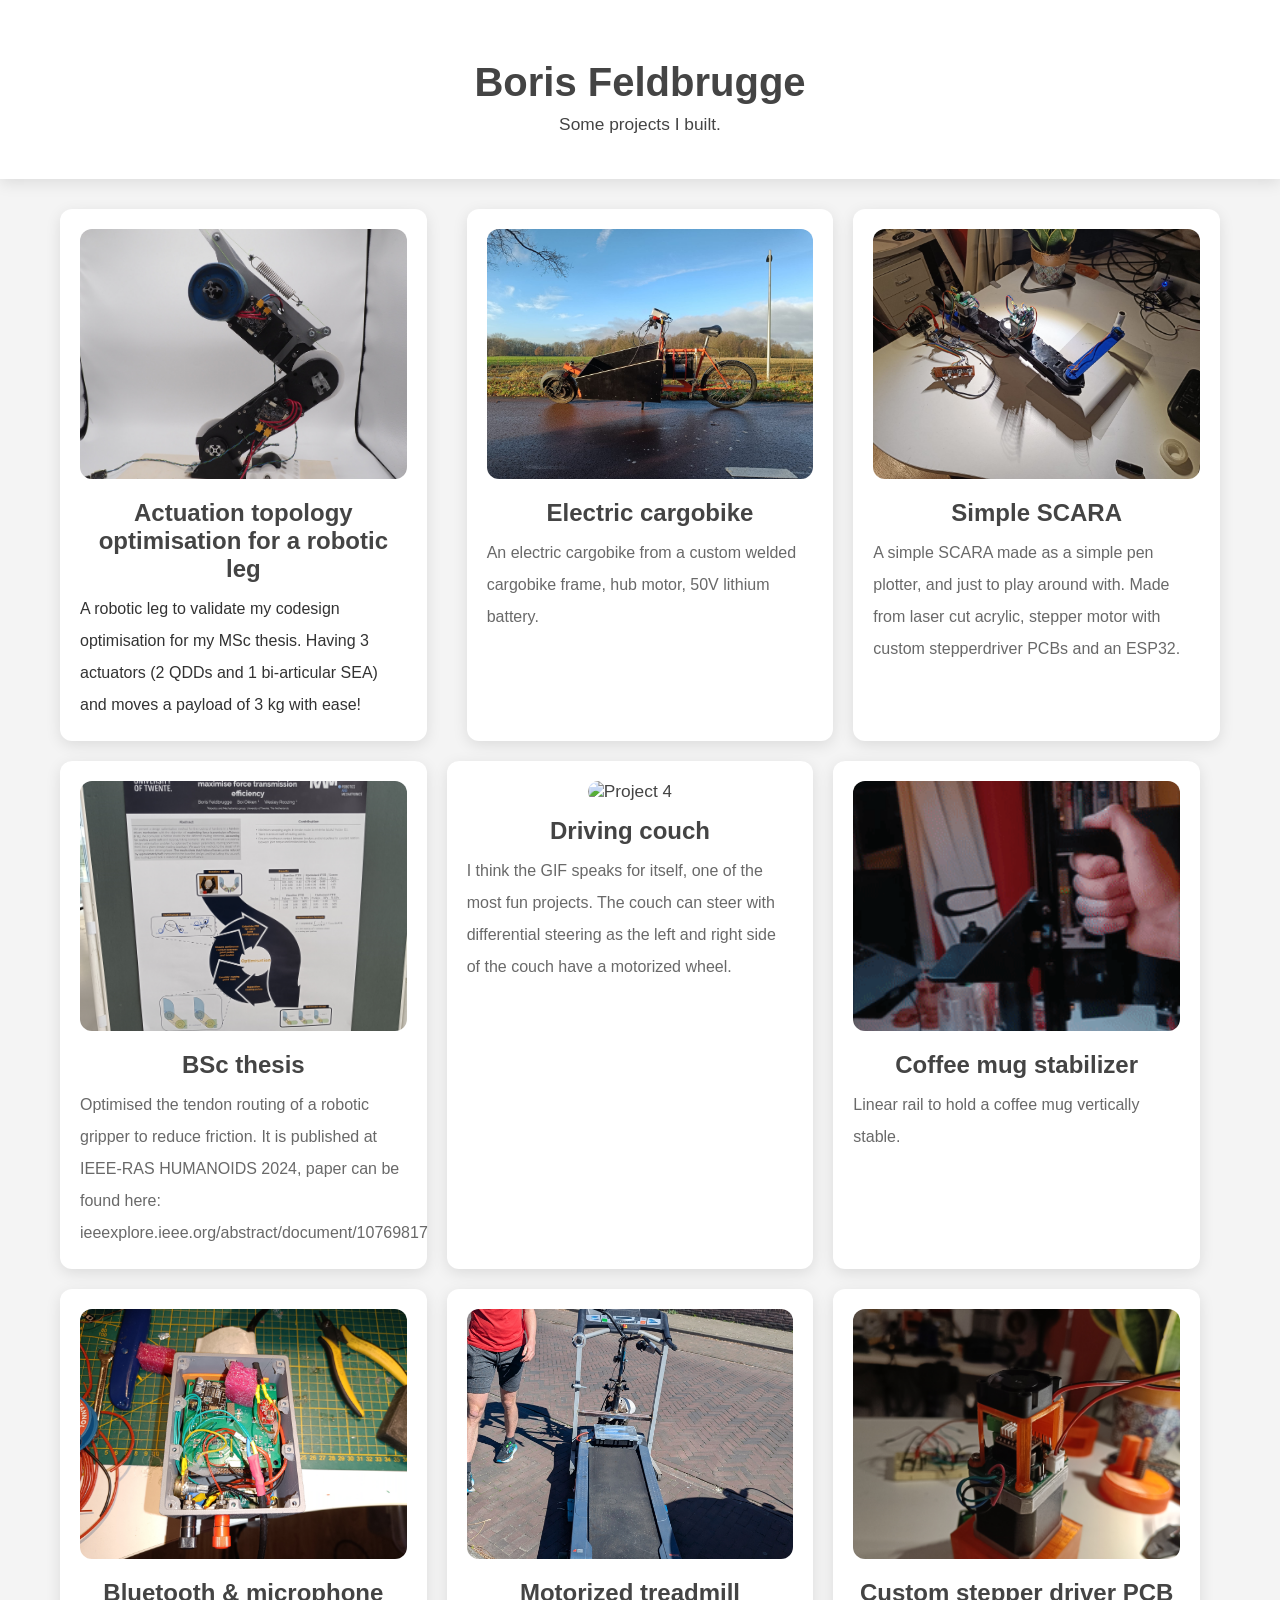
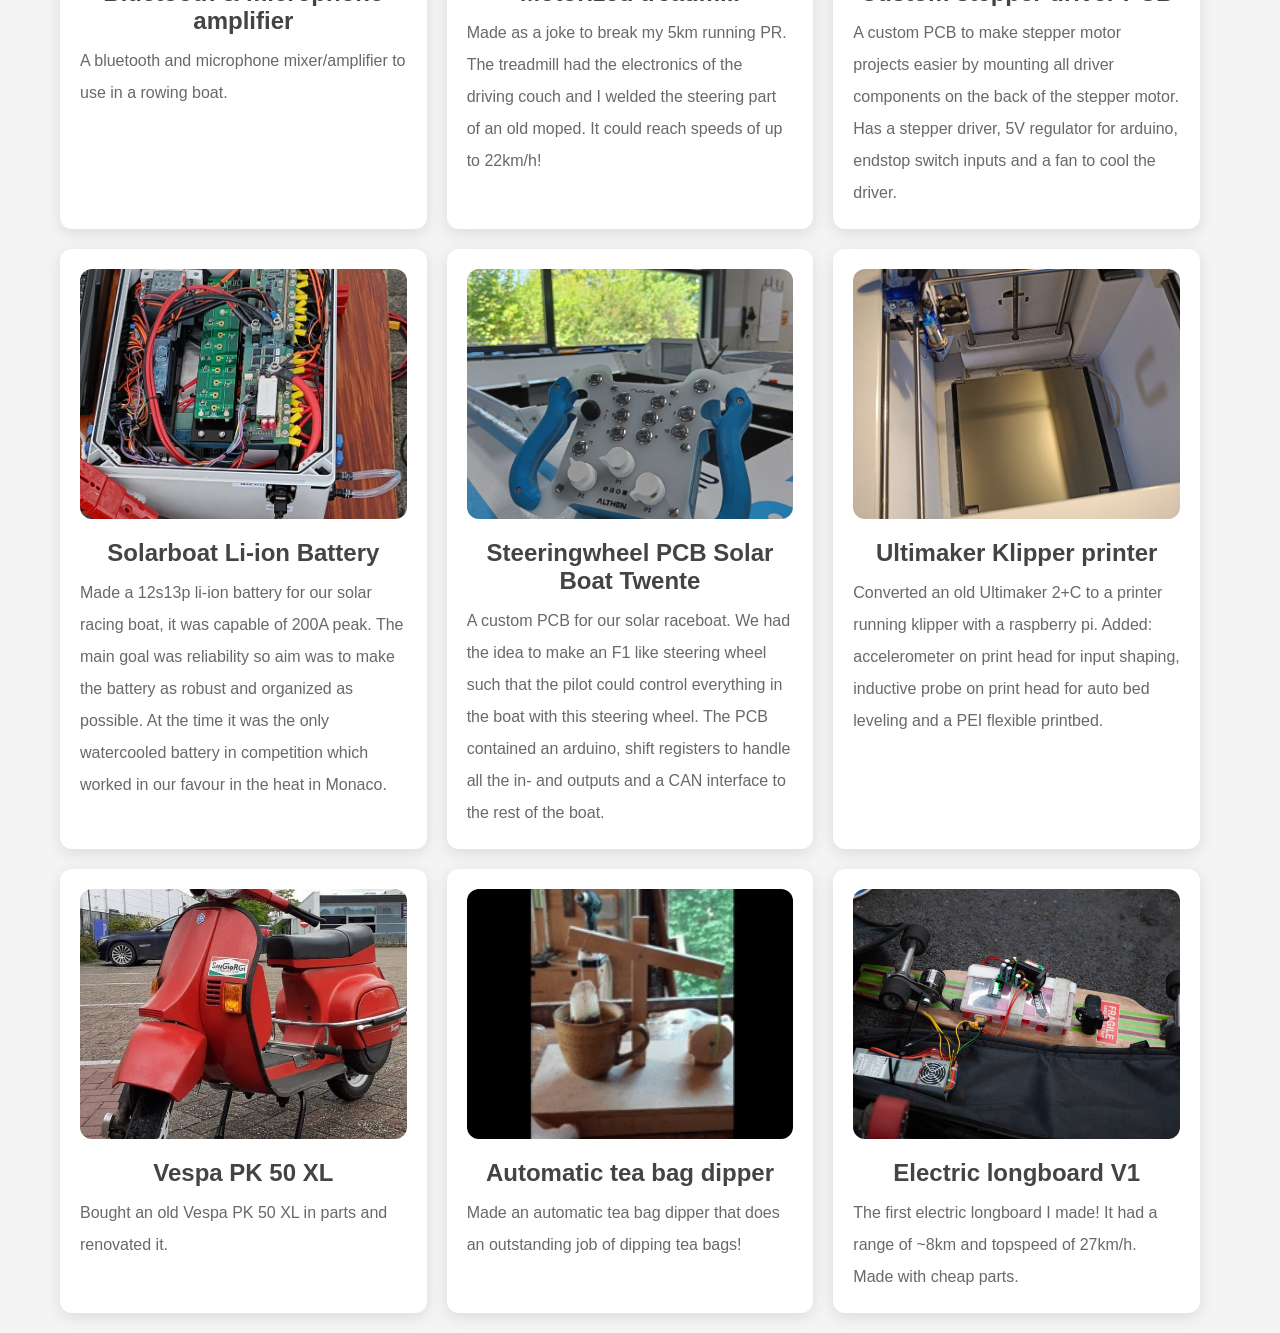
==== commit ddf1a234: "Added gripper page" ====
--- a/index.html
+++ b/index.html
@@ -33,10 +33,10 @@
 
             <div class="item">
                 <a href="Cargobike.html">
-                    <img src="images/Bakfiets/Sideview.jpeg" alt="Project 1">
+                <img src="images/Bakfiets/Sideview.jpeg" alt="Project 1">
                 </a>
                 <a href="Cargobike.html">
-                    <h3>Electric cargobike</h3>
+                <h3>Electric cargobike</h3>
                 </a>
                 <p>An electric cargobike from a custom welded cargobike frame, hub motor, 50V lithium battery.</p>
             </div>
@@ -53,12 +53,12 @@
             </div>
 
             <div class="item">
-                <!-- <a href="#"> -->
+                <a href="BSC_Gripper_Thesis.html">
                 <img src="images/bsc_thesis/Bsc_conference_poster.jpg" alt="Project 3">
-                <!-- </a> -->
-                <!-- <a href="#"> -->
+                </a> 
+                <a href="BSC_Gripper_Thesis.html">
                 <h3>BSc thesis</h3>
-                <!-- </a> -->
+                </a>
                 <p> Optimised the tendon routing of a robotic gripper to reduce friction. It is published at IEEE-RAS HUMANOIDS 2024, paper can be found here: ieeexplore.ieee.org/abstract/document/10769817</p>
             </div>
 
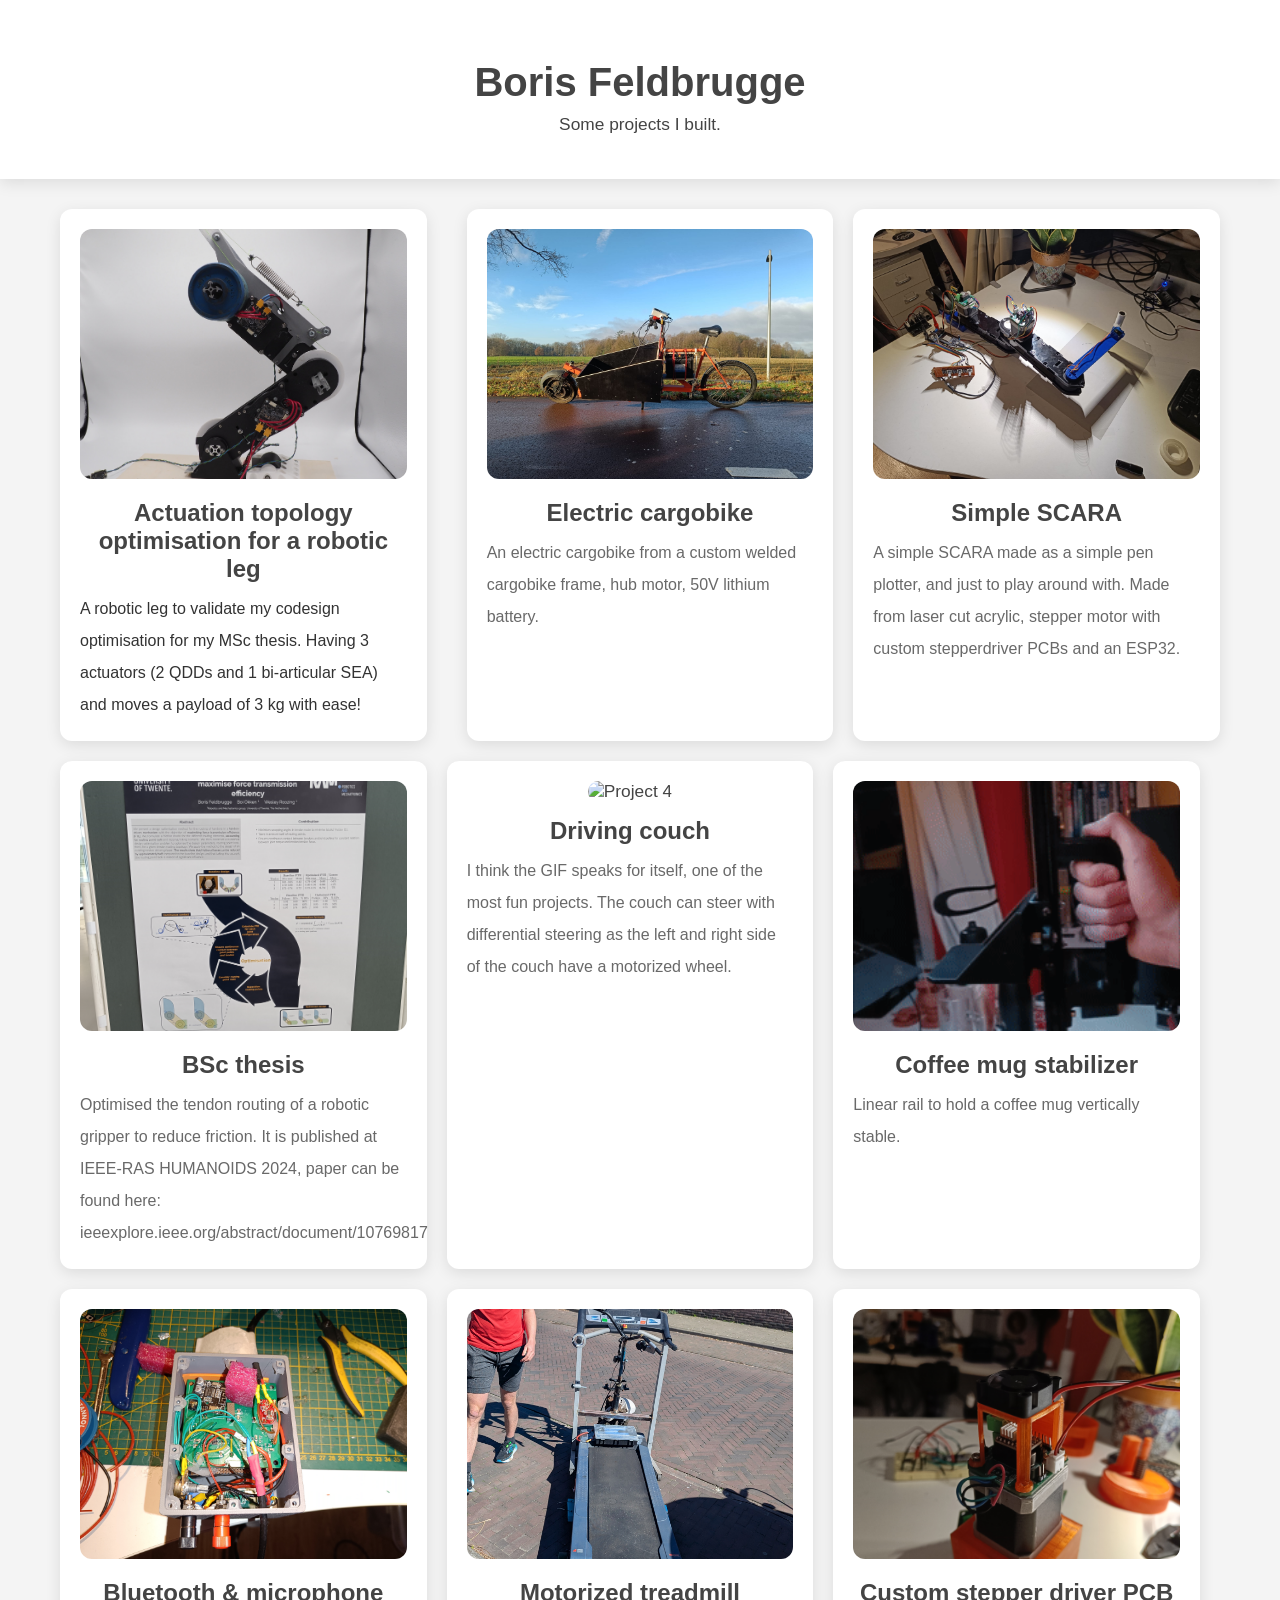
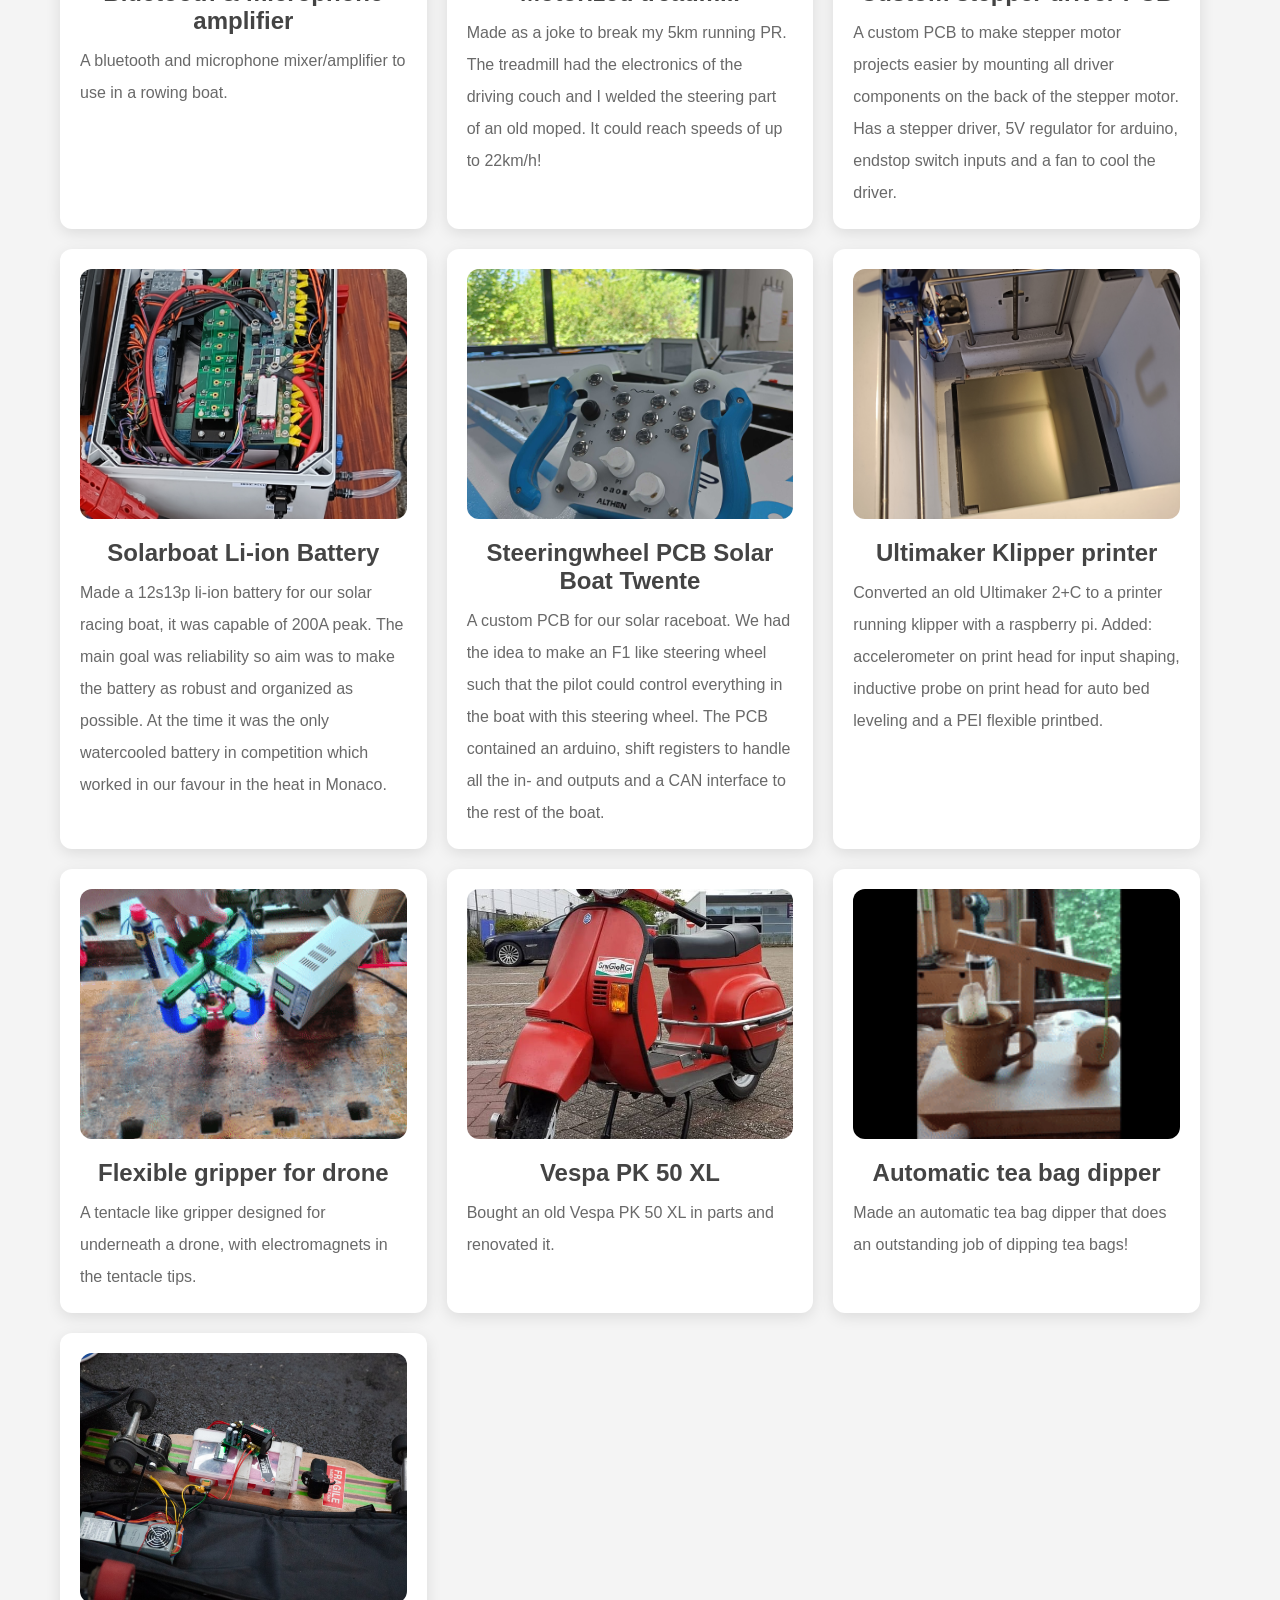
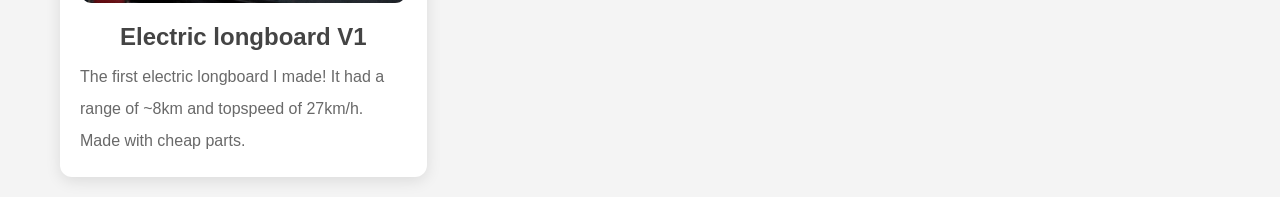
==== commit e4e11548: "Added arms of hadar gripper" ====
--- a/index.html
+++ b/index.html
@@ -146,7 +146,17 @@
 
             <div class="item">
                 <!-- <a href="#"> -->
-                    <img src="images/Vespa/Vespa_finished.jpeg" alt="Project 10">
+                    <img src="images/Flex_Gripper_Drone/Flex_Gripper_Apple.gif" alt="Project 10">
+                <!-- </a> -->
+                <!-- <a href="#"> -->
+                    <h3>Flexible gripper for drone</h3>
+                <!-- </a> -->
+                <p> A tentacle like gripper designed for underneath a drone, with electromagnets in the tentacle tips.</p>
+            </div>
+
+            <div class="item">
+                <!-- <a href="#"> -->
+                    <img src="images/Vespa/Vespa_finished.jpeg" alt="Project 11">
                 <!-- </a> -->
                 <!-- <a href="#"> -->
                     <h3>Vespa PK 50 XL</h3>
@@ -156,7 +166,7 @@
 
             <div class="item">
                 <!-- <a href="#"> -->
-                    <img src="images/Theezakdipper/Theezakdipper.gif" alt="Project 11">
+                    <img src="images/Theezakdipper/Theezakdipper.gif" alt="Project 12">
                 <!-- </a> -->
                 <!-- <a href="#"> -->
                     <h3>Automatic tea bag dipper</h3>
@@ -166,7 +176,7 @@
 
             <div class="item">
                 <!-- <a href="#"> -->
-                    <img src="images/Electric_longboard_v1/IMG_1135.jpg" alt="Project 12">
+                    <img src="images/Electric_longboard_v1/IMG_1135.jpg" alt="Project 13">
                 <!-- </a> -->
                 <!-- <a href="#"> -->
                     <h3>Electric longboard V1</h3>
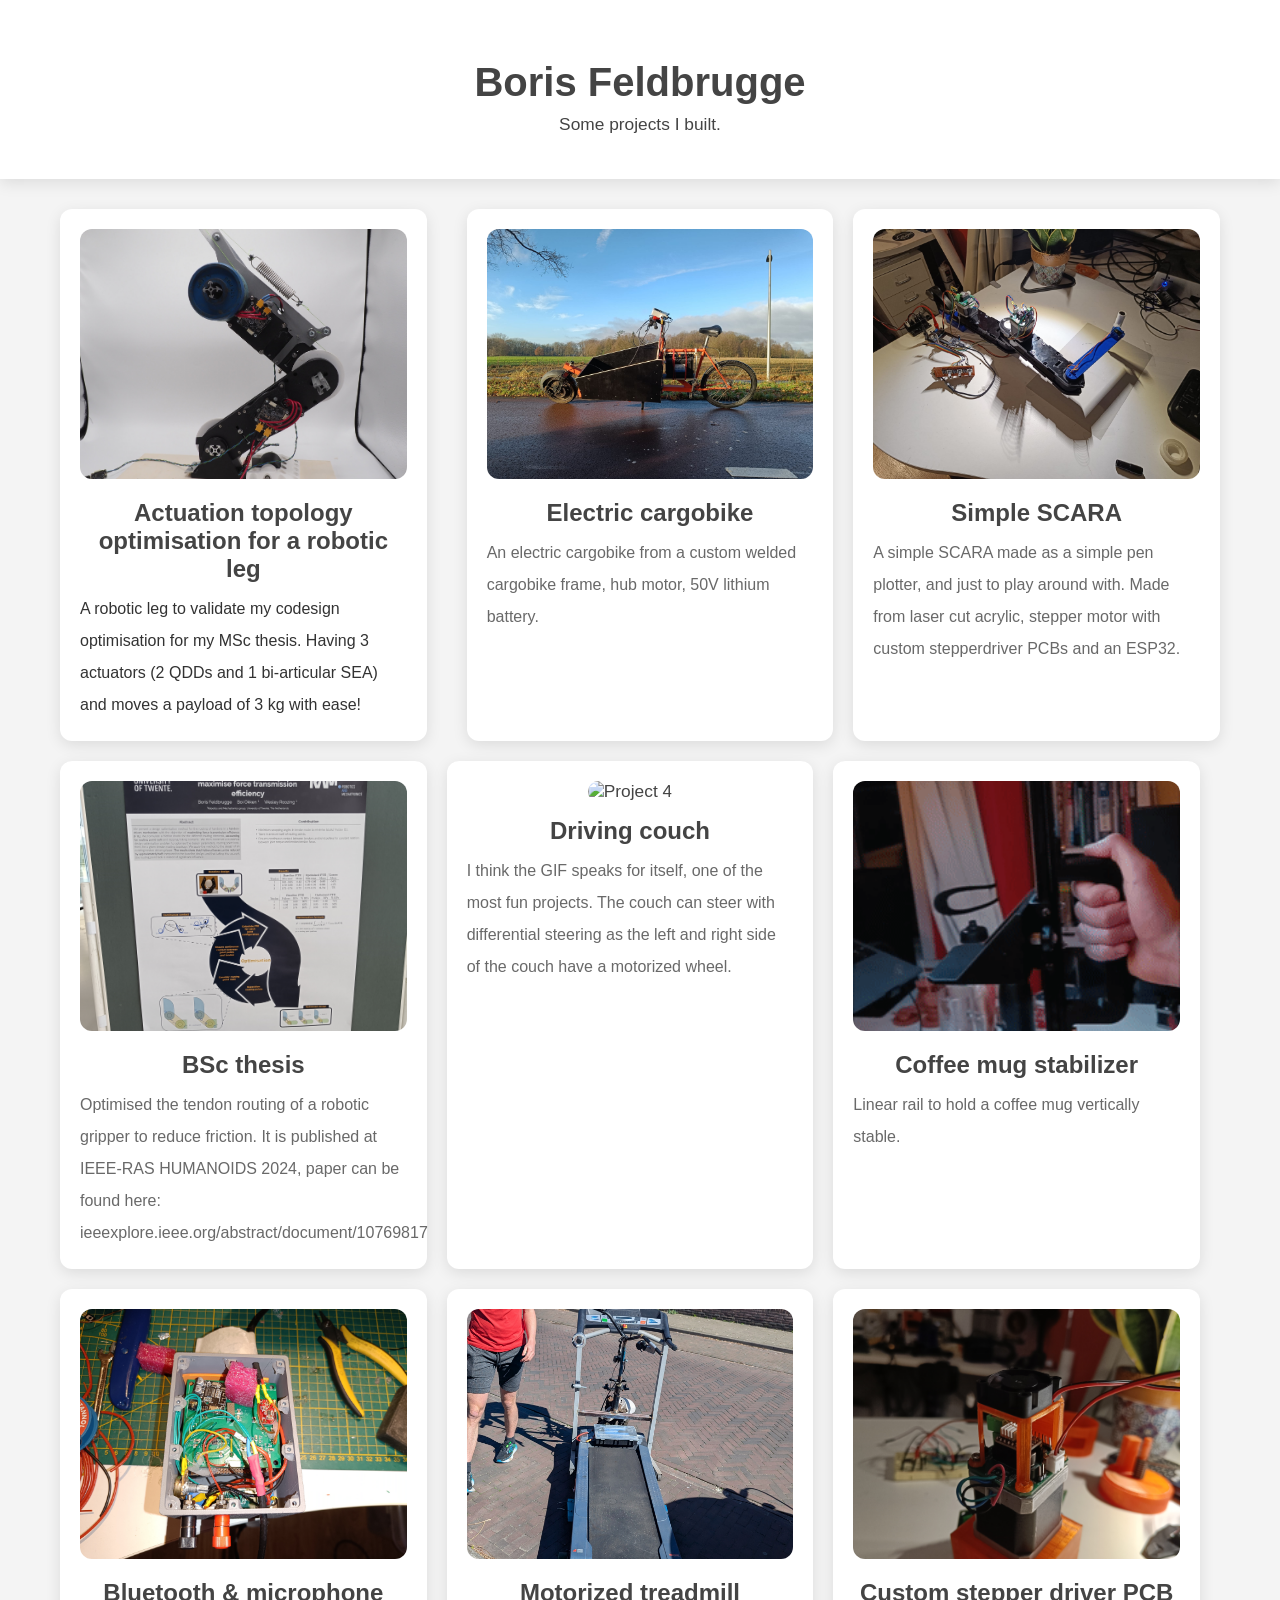
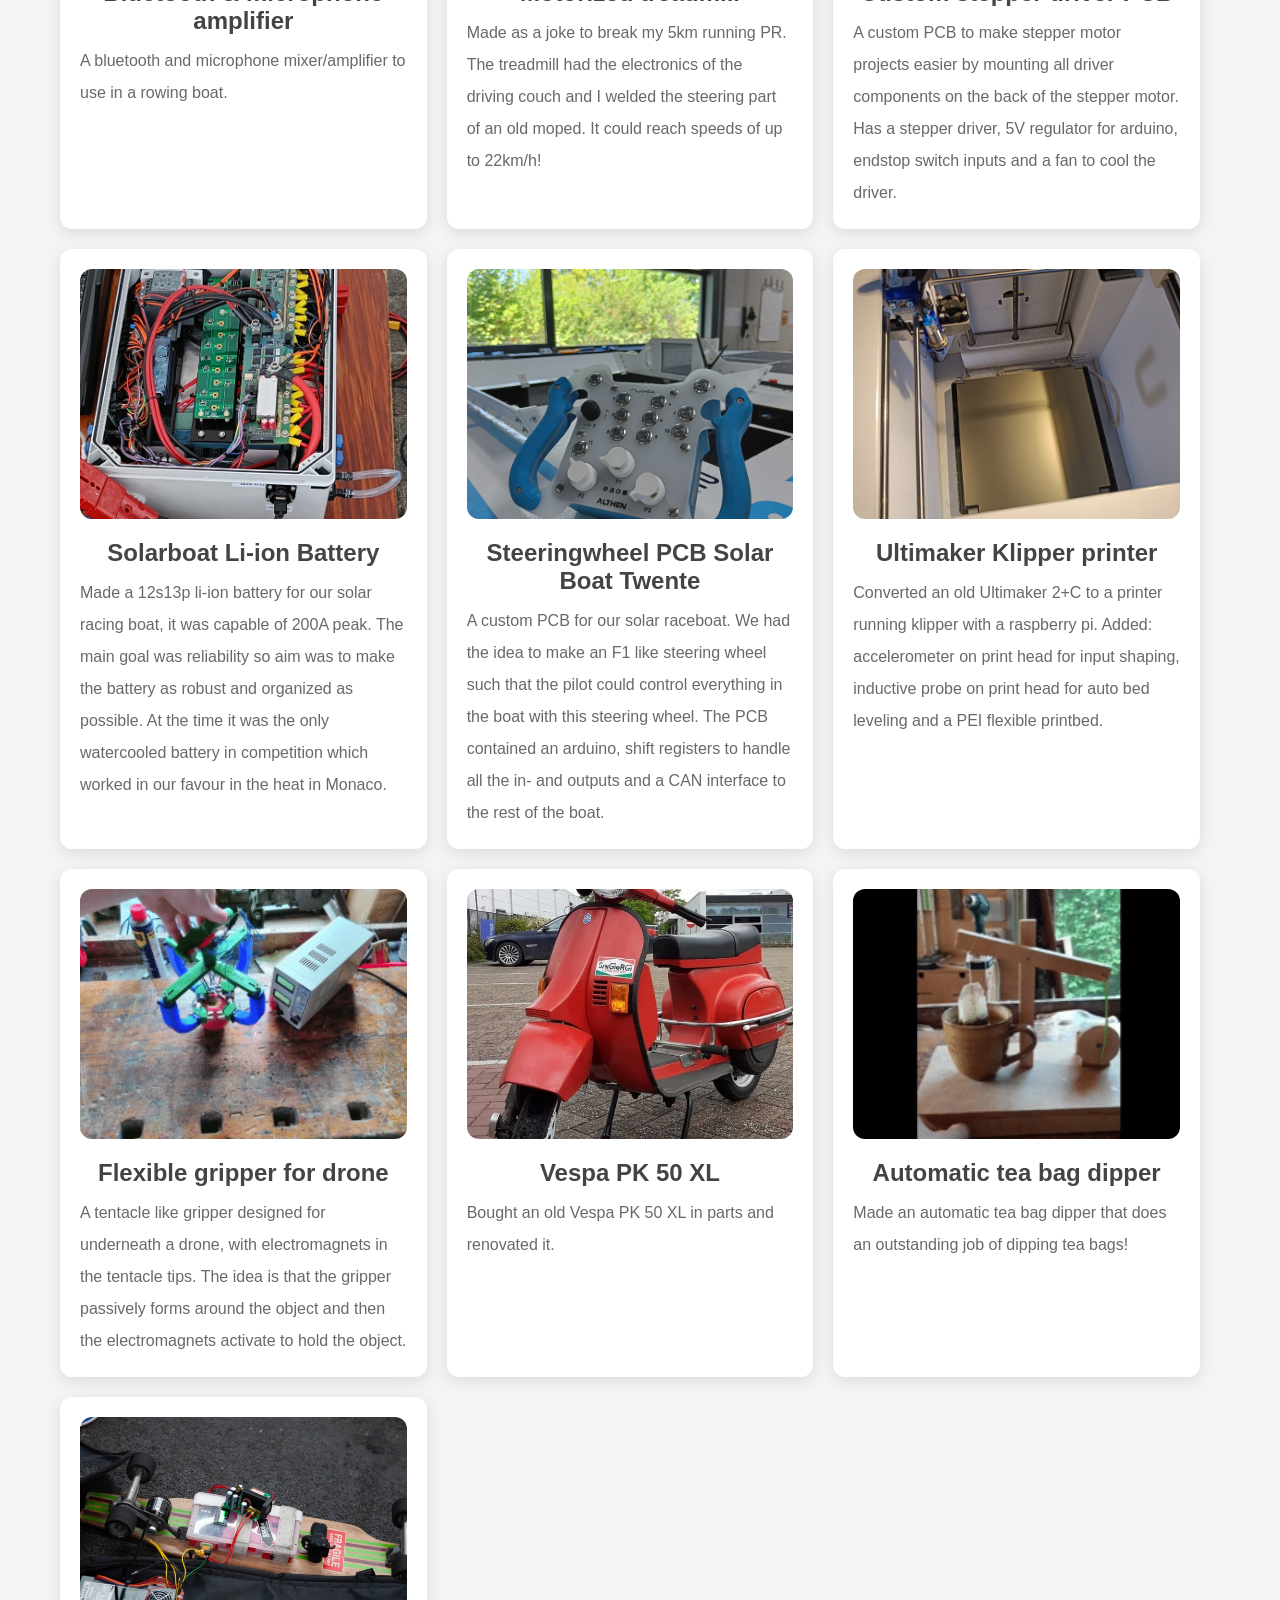
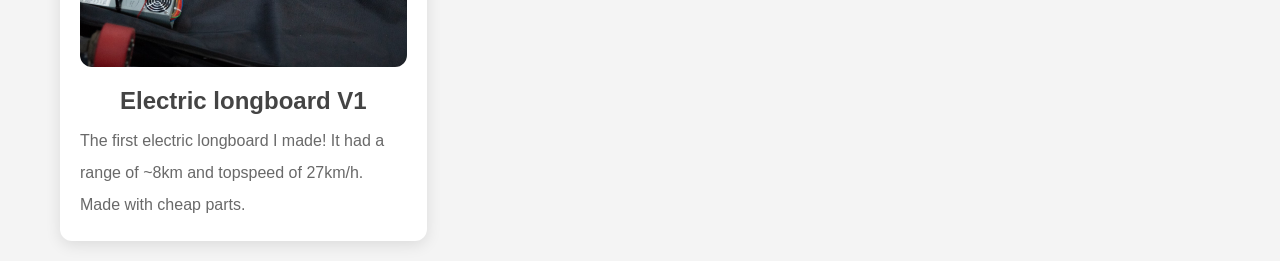
==== commit 93e44c62: "Changed arms of hadar text" ====
--- a/index.html
+++ b/index.html
@@ -151,7 +151,9 @@
                 <!-- <a href="#"> -->
                     <h3>Flexible gripper for drone</h3>
                 <!-- </a> -->
-                <p> A tentacle like gripper designed for underneath a drone, with electromagnets in the tentacle tips.</p>
+                <p> A tentacle like gripper designed for underneath a drone, with electromagnets in the tentacle tips. The idea is that the gripper passively forms around the object
+                    and then the electromagnets activate to hold the object.
+                </p>
             </div>
 
             <div class="item">
